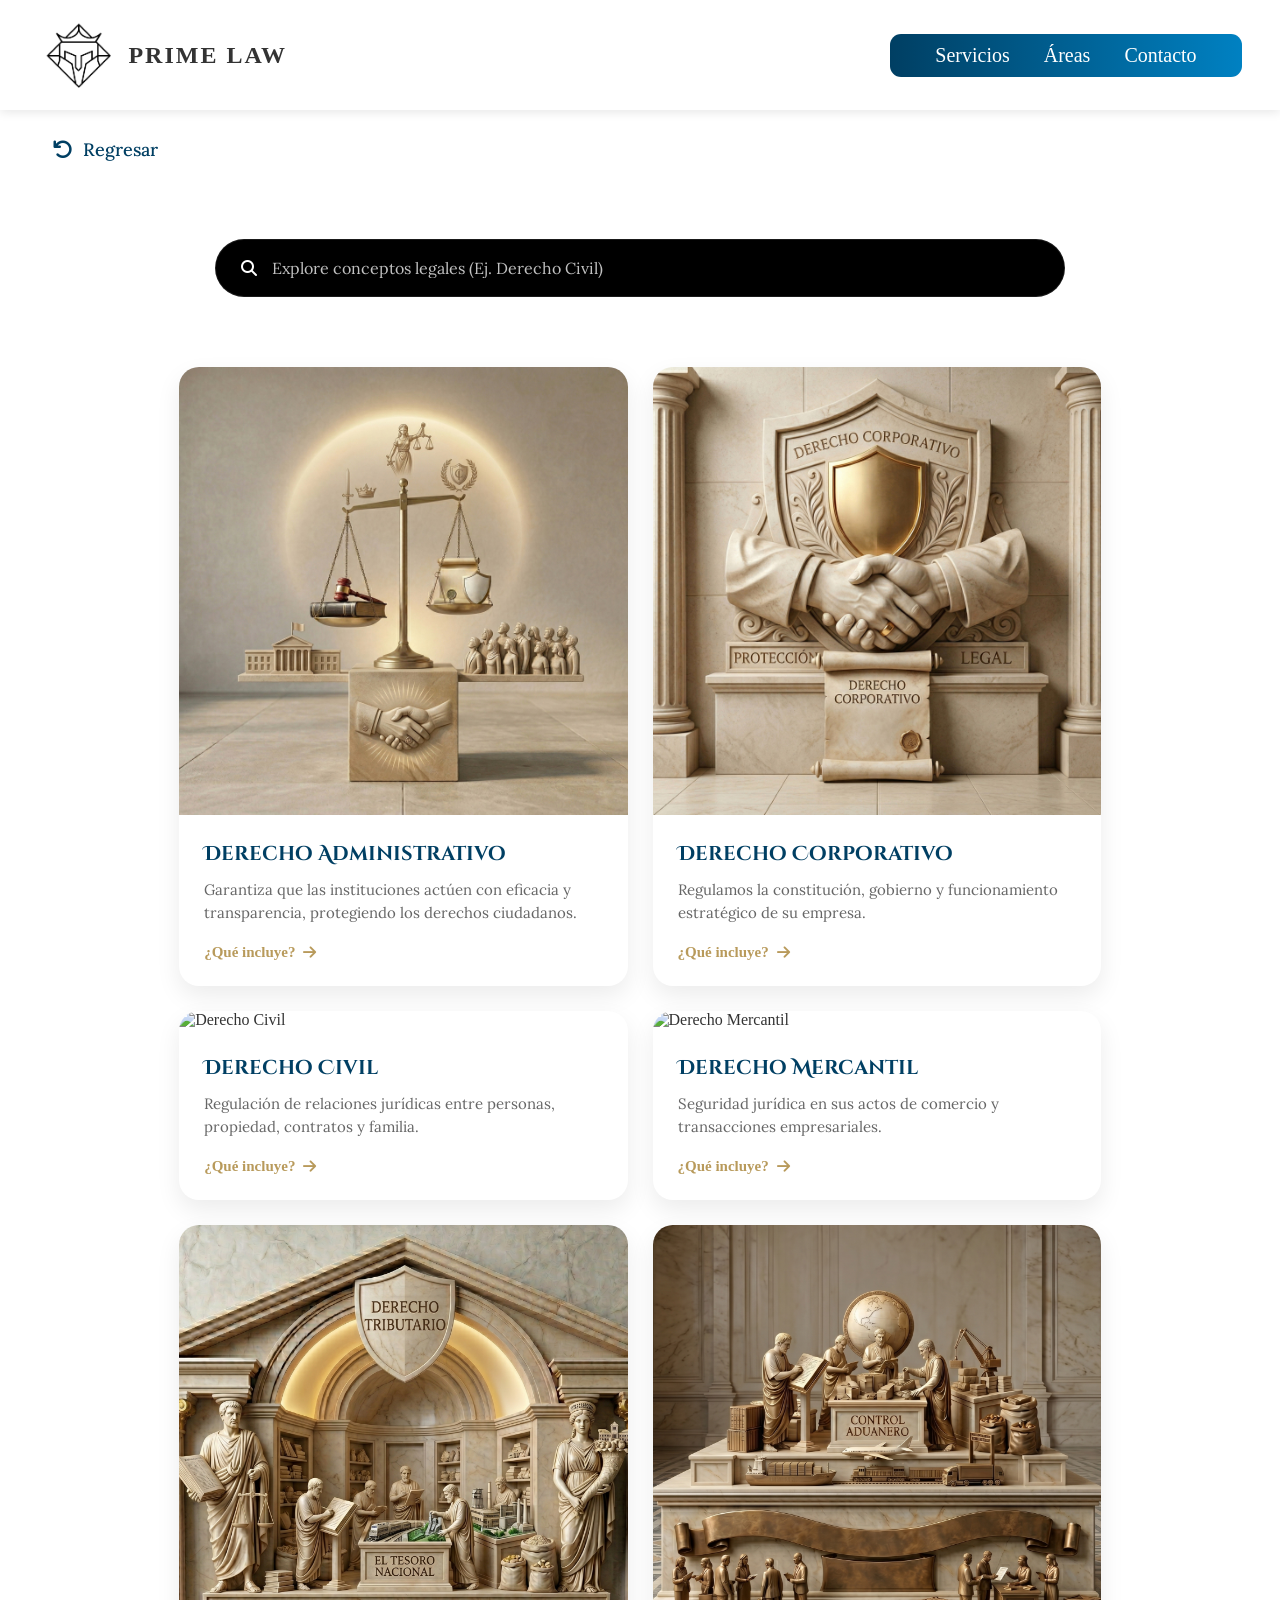
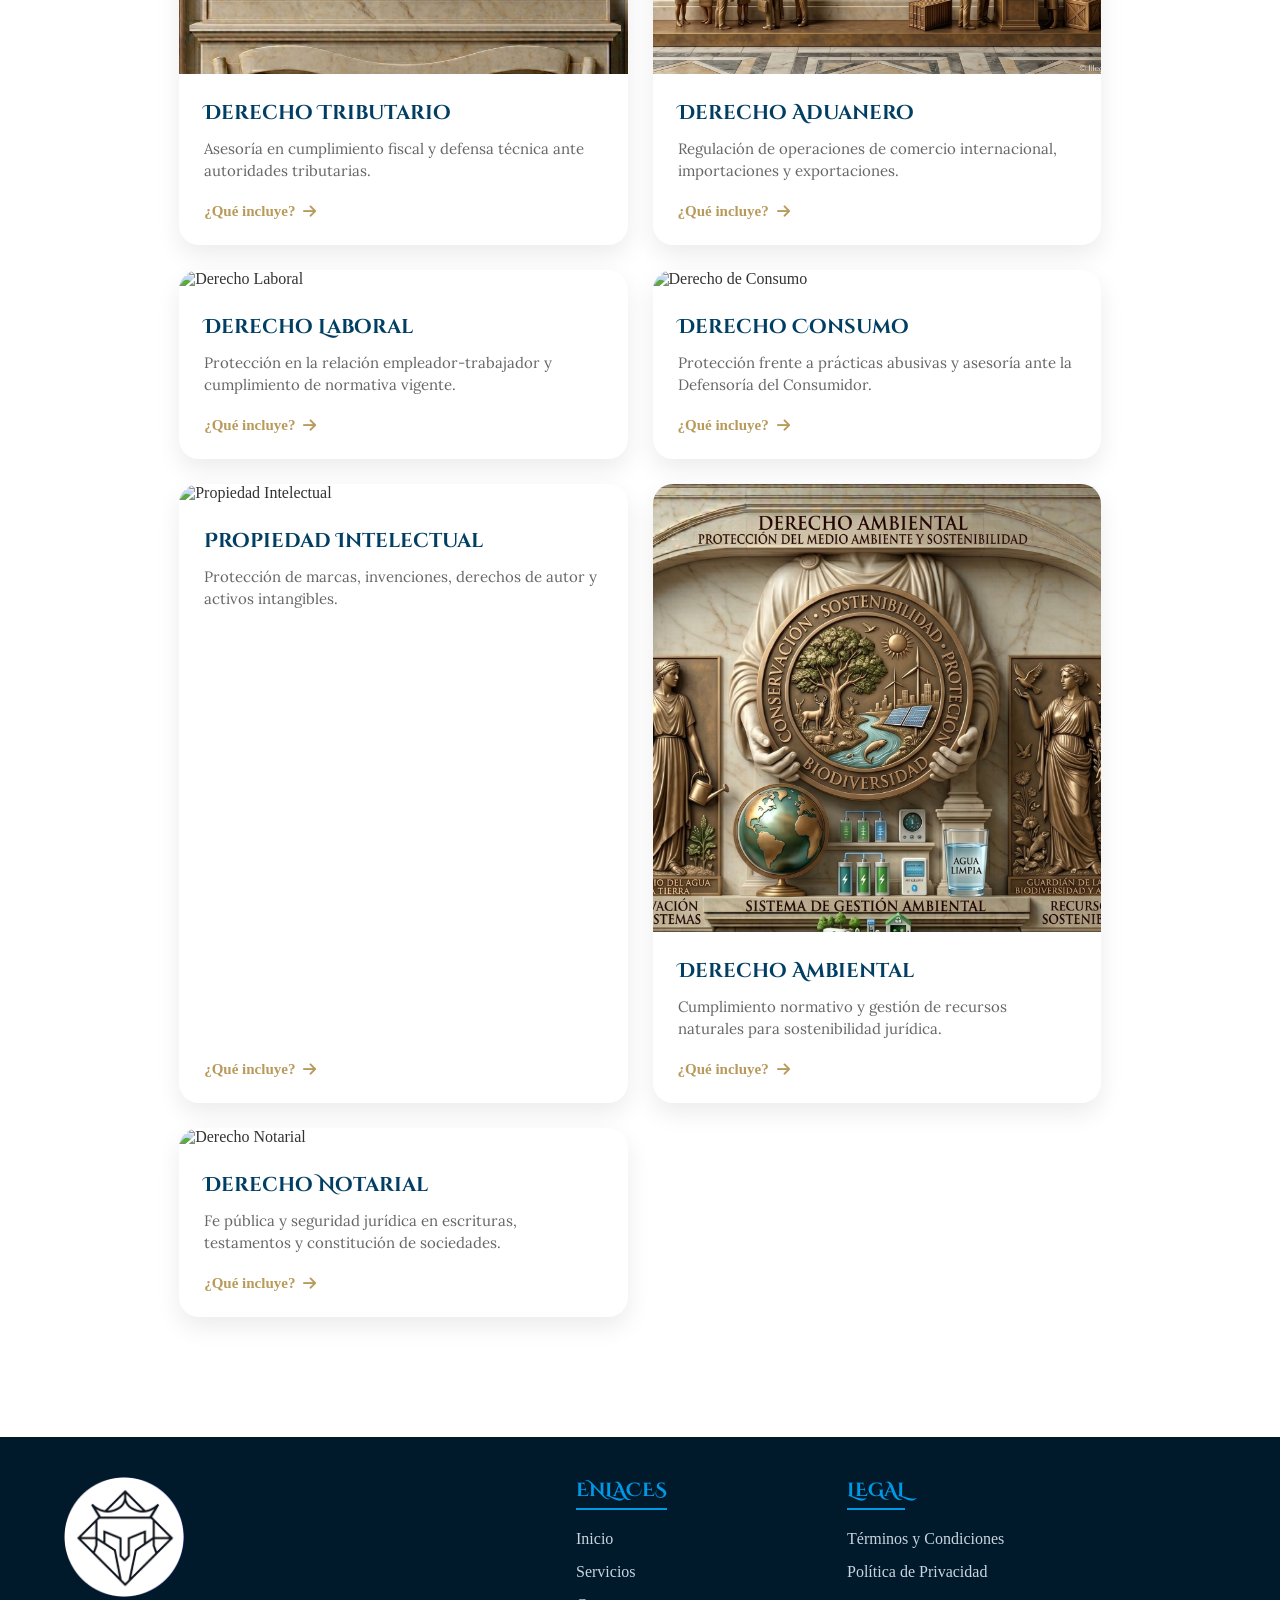
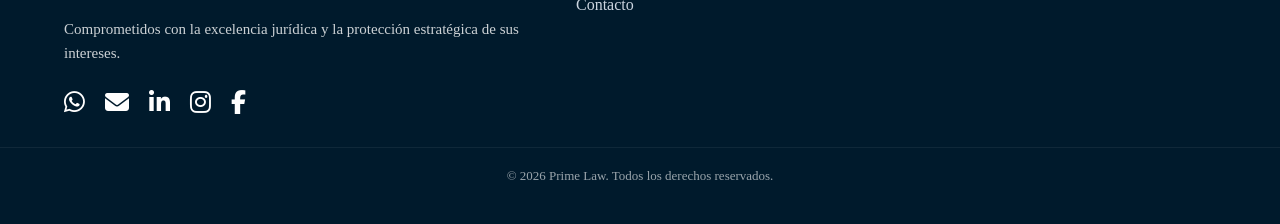
==== html/areas.html @ 84160dec "Initial commit Created from https://vercel.com/new" ====
<!DOCTYPE html>
<html lang="es">
<head>
    <meta charset="UTF-8">
    <meta name="viewport" content="width=device-width, initial-scale=1.0">
    <title>Áreas - Prime Law</title>
    
    <link rel="stylesheet" href="../css/inicio.css">
    <link rel="stylesheet" href="../css/areas.css">
    <link rel="stylesheet" href="https://cdnjs.cloudflare.com/ajax/libs/font-awesome/6.4.0/css/all.min.css">
    <link href="https://fonts.googleapis.com/css2?family=Cinzel+Decorative:wght@400;700&family=Lora:ital,wght@0,400..700;1,400..700&display=swap" rel="stylesheet">
    
    <link rel="icon" type="image/png" href="../images/logo-sin-fondo.png">
</head>
<body>

    <header class="encabezado-principal">
        <div class="contenedor-logo">
            <img src="../images/logo.png" alt="Logo" class="logo-firma">
            <span class="nombre-firma">PRIME LAW</span>
        </div>
        <nav class="navegacion-superior">
            <a href="../index.html#servicios" class="enlace-nav">Servicios</a>
            <a href="../html/areas.html" class="enlace-nav">Áreas</a>
            <a href="../index.html#redes-sociales-pl" class="enlace-nav">Contacto</a>
        </nav>
    </header>
    
    <div class="contenedor-regresar">
        <a href="../index.html" class="enlace-regresar">
            <i class="fa-solid fa-arrow-rotate-left"></i> Regresar
        </a>
    </div>

    <main class="seccion-ruta-legal">
        <div class="contenedor-busqueda">
            <div class="barra-busqueda">
                <i class="fa-solid fa-magnifying-glass" style="color: white; margin-left: 15px;"></i>
                <input type="text" id="input-busqueda" onkeyup="filtrarAreas()" placeholder="Explore conceptos legales (Ej. Derecho Civil)" class="entrada-busqueda">
                
            </div>
        </div>

        <div class="contenedor-cards-areas">
            <article class="tarjeta-area-vertical revelar">
                <img src="../images/derAdministrativo.png" alt="Derecho Administrativo" onclick="abrirModal('derecho-administrativo')" style="cursor:pointer;">
                <div class="contenido-tarjeta-v">
                    <h3>Derecho Administrativo</h3>
                    <p>Garantiza que las instituciones actúen con eficacia y transparencia, protegiendo los derechos ciudadanos.</p>
                    <a href="javascript:void(0)" onclick="abrirModal('derecho-administrativo')" class="enlace-incluye">
                        ¿Qué incluye? <i class="fa-solid fa-arrow-right"></i>
                    </a>
                </div>
            </article>

            <article class="tarjeta-area-vertical revelar">
                <img src="../images/derCorporativo.png" alt="Derecho Corporativo" onclick="abrirModal('derecho-corporativo')" style="cursor:pointer;">
                <div class="contenido-tarjeta-v">
                    <h3>Derecho Corporativo</h3>
                    <p>Regulamos la constitución, gobierno y funcionamiento estratégico de su empresa.</p>
                    <a href="javascript:void(0)" onclick="abrirModal('derecho-corporativo')" class="enlace-incluye">
                        ¿Qué incluye? <i class="fa-solid fa-arrow-right"></i>
                    </a>
                </div>
            </article>

            <article class="tarjeta-area-vertical revelar">
                <img src="../images/derCivil.png" alt="Derecho Civil" onclick="abrirModal('derecho-civil')" style="cursor:pointer;">
                <div class="contenido-tarjeta-v">
                    <h3>Derecho Civil</h3>
                    <p>Regulación de relaciones jurídicas entre personas, propiedad, contratos y familia.</p>
                    <a href="javascript:void(0)" onclick="abrirModal('derecho-civil')" class="enlace-incluye">
                        ¿Qué incluye? <i class="fa-solid fa-arrow-right"></i>
                    </a>
                </div>
            </article>

            <article class="tarjeta-area-vertical revelar">
                <img src="../images/derMercantil.png" alt="Derecho Mercantil" onclick="abrirModal('derecho-mercantil')" style="cursor:pointer;">
                <div class="contenido-tarjeta-v">
                    <h3>Derecho Mercantil</h3>
                    <p>Seguridad jurídica en sus actos de comercio y transacciones empresariales.</p>
                    <a href="javascript:void(0)" onclick="abrirModal('derecho-mercantil')" class="enlace-incluye">
                        ¿Qué incluye? <i class="fa-solid fa-arrow-right"></i>
                    </a>
                </div>
            </article>

            <article class="tarjeta-area-vertical revelar">
                <img src="../images/derTributario.png" alt="Derecho Tributario" onclick="abrirModal('derecho-tributario')" style="cursor:pointer;">
                <div class="contenido-tarjeta-v">
                    <h3>Derecho Tributario</h3>
                    <p>Asesoría en cumplimiento fiscal y defensa técnica ante autoridades tributarias.</p>
                    <a href="javascript:void(0)" onclick="abrirModal('derecho-tributario')" class="enlace-incluye">
                        ¿Qué incluye? <i class="fa-solid fa-arrow-right"></i>
                    </a>
                </div>
            </article>

            <article class="tarjeta-area-vertical revelar">
                <img src="../images/derAduanero.png" alt="Derecho Aduanero" onclick="abrirModal('derecho-aduanero')" style="cursor:pointer;">
                <div class="contenido-tarjeta-v">
                    <h3>Derecho Aduanero</h3>
                    <p>Regulación de operaciones de comercio internacional, importaciones y exportaciones.</p>
                    <a href="javascript:void(0)" onclick="abrirModal('derecho-aduanero')" class="enlace-incluye">
                        ¿Qué incluye? <i class="fa-solid fa-arrow-right"></i>
                    </a>
                </div>
            </article>

            <article class="tarjeta-area-vertical revelar">
                <img src="../images/derLaboral.png" alt="Derecho Laboral" onclick="abrirModal('derecho-laboral')" style="cursor:pointer;">
                <div class="contenido-tarjeta-v">
                    <h3>Derecho Laboral</h3>
                    <p>Protección en la relación empleador-trabajador y cumplimiento de normativa vigente.</p>
                    <a href="javascript:void(0)" onclick="abrirModal('derecho-laboral')" class="enlace-incluye">
                        ¿Qué incluye? <i class="fa-solid fa-arrow-right"></i>
                    </a>
                </div>
            </article>

            <article class="tarjeta-area-vertical revelar">
                <img src="../images/derConsumo.png" alt="Derecho de Consumo" onclick="abrirModal('derecho-consumo')" style="cursor:pointer;">
                <div class="contenido-tarjeta-v">
                    <h3>Derecho Consumo</h3>
                    <p>Protección frente a prácticas abusivas y asesoría ante la Defensoría del Consumidor.</p>
                    <a href="javascript:void(0)" onclick="abrirModal('derecho-consumo')" class="enlace-incluye">
                        ¿Qué incluye? <i class="fa-solid fa-arrow-right"></i>
                    </a>
                </div>
            </article>

            <article class="tarjeta-area-vertical revelar">
                <img src="../images/derPropiedadIntelectual.png" alt="Propiedad Intelectual" onclick="abrirModal('propiedad-intelectual')" style="cursor:pointer;">
                <div class="contenido-tarjeta-v">
                    <h3>Propiedad Intelectual</h3>
                    <p>Protección de marcas, invenciones, derechos de autor y activos intangibles.</p>
                    <a href="javascript:void(0)" onclick="abrirModal('propiedad-intelectual')" class="enlace-incluye">
                        ¿Qué incluye? <i class="fa-solid fa-arrow-right"></i>
                    </a>
                </div>
            </article>

            <article class="tarjeta-area-vertical revelar">
                <img src="../images/derAmbiental.png" alt="Derecho Ambiental" onclick="abrirModal('derecho-ambiental')" style="cursor:pointer;">
                <div class="contenido-tarjeta-v">
                    <h3>Derecho Ambiental</h3>
                    <p>Cumplimiento normativo y gestión de recursos naturales para sostenibilidad jurídica.</p>
                    <a href="javascript:void(0)" onclick="abrirModal('derecho-ambiental')" class="enlace-incluye">
                        ¿Qué incluye? <i class="fa-solid fa-arrow-right"></i>
                    </a>
                </div>
            </article>

            <article class="tarjeta-area-vertical revelar">
                <img src="../images/derNotarial.png" alt="Derecho Notarial" onclick="abrirModal('derecho-notarial')" style="cursor:pointer;">
                <div class="contenido-tarjeta-v">
                    <h3>Derecho Notarial</h3>
                    <p>Fe pública y seguridad jurídica en escrituras, testamentos y constitución de sociedades.</p>
                    <a href="javascript:void(0)" onclick="abrirModal('derecho-notarial')" class="enlace-incluye">
                        ¿Qué incluye? <i class="fa-solid fa-arrow-right"></i>
                    </a>
                </div>
            </article>
        </div>
    </main>

    <footer class="pie-pagina">
        <div class="contenedor-footer">
            <div class="columna-footer info-principal">
                <div class="footer-logo-container">
                    <img src="../images/logo-sin-fondo.png" alt="Logo" class="logo-footer">
                </div>
                <p class="descripcion-firma">Comprometidos con la excelencia jurídica y la protección estratégica de sus intereses.</p>
                <div class="redes-sociales">
                    <a href="https://wa.me/50376325091" target="_blank" title="WhatsApp"><i class="fa-brands fa-whatsapp"></i></a>
                    <a href="mailto:primelaw.sv@gmail.com" title="Email"><i class="fa-solid fa-envelope"></i></a>
                    <a href="#" target="_blank"><i class="fa-brands fa-linkedin-in"></i></a>
                    <a href="#" target="_blank" title="Instagram"><i class="fa-brands fa-instagram"></i></a>
                    <a href="#" target="_blank"><i class="fa-brands fa-facebook-f"></i></a>
                </div>
            </div>

            <div class="columna-footer">
                <h4>ENLACES</h4>
                <ul class="enlaces-footer">
                    <li><a href="../index.html">Inicio</a></li>
                    <li><a href="../html/servicios.html">Servicios</a></li>
                    <li><a href="../index.html#redes-sociales-pl">Contacto</a></li>
                </ul>
            </div>

            <div class="columna-footer">
                <h4>LEGAL</h4>
                <ul class="enlaces-footer">
                    <li><a href="#">Términos y Condiciones</a></li>
                    <li><a href="#">Política de Privacidad</a></li>
                </ul>
            </div>
        </div>
        <div class="barra-copyright">
            <p>© 2026 Prime Law. Todos los derechos reservados.</p>
        </div>
    </footer>

    <div id="modal-derecho" class="modal-overlay">
        <div class="modal-contenido">
            <span class="cerrar-modal" onclick="cerrarModal()">&times;</span>
            <div class="modal-header">
                <h2 id="modal-titulo">Cargando...</h2>
            </div>
            <div class="modal-body">
                <div id="modal-descripcion" class="descripcion-legal"></div>
                <div class="separador-dorado"></div>
                <h3>Servicios específicos:</h3>
                <ul id="modal-lista" class="lista-servicios"></ul>
            </div>
            <div class="modal-footer">
                <button class="boton-cerrar" onclick="cerrarModal()">Entendido</button>
            </div>
        </div>
    </div>

    <script src="https://cdn.jsdelivr.net/npm/@supabase/supabase-js@2"></script>
    <script src="../js/areas.js"></script>
    <script>
        const observer = new IntersectionObserver((entries) => {
            entries.forEach(entry => {
                if (entry.isIntersecting) {
                    entry.target.classList.add('activo');
                    observer.unobserve(entry.target);
                }
            });
        }, { threshold: 0.1 });
        
        document.querySelectorAll('.revelar').forEach(el => observer.observe(el));
    </script>
</body>
</html>
---- css/inicio.css ----
* {
    margin: 0;
    padding: 0;
    box-sizing: border-box;
    font-family: 'Times New Roman', Times, serif;
    scroll-behavior: smooth;
}

body {
    background-color: #ffffff;
    color: #333;
    overflow-x: hidden;
    scroll-behavior: smooth;
}

h1, 
h2 {
    font-family: 'Cinzel Decorative', serif;
}

h3 {
    font-family: 'Lora', serif;
}

/* ENCABEZADO */
.encabezado-principal {
    display: flex;
    justify-content: space-between;
    align-items: center;
    padding: 15px 3%;
    position: sticky;
    top: 0;
    z-index: 1000;
    background-color: rgba(255, 255, 255, 0.95);
    backdrop-filter: blur(5px);
    box-shadow: 0 2px 10px rgba(0, 0, 0, 0.1);
    transition: all 0.3s ease;
}

.contenedor-logo {
    display: flex;
    align-items: center;
    gap: 10px;
}

.logo-firma {
    width: 80px;
}

.nombre-firma {
    font-size: 24px;
    letter-spacing: 2px;
    font-weight: bold;
}

.navegacion-superior {
    background: linear-gradient(to right, #003f63, #0081c2);
    padding: 10px 30px;
    border-radius: 11px;
}

.enlace-nav {
    color: white;
    text-decoration: none;
    margin: 0 15px;
    font-size: 20px;
}

/* CONTENEDOR DE REGRESAR */
.contenedor-regresar {
    padding: 20px 3% 0;
    display: flex;
    justify-content: flex-start;
}

.enlace-regresar {
    text-decoration: none;
    color: #003f63;
    font-family: 'Lora', serif;
    font-size: 18px;
    font-weight: 500;
    display: flex;
    align-items: center;
    gap: 10px;
    transition: all 0.3s ease;
    padding: 8px 15px;
    border-radius: 8px;
}

.enlace-regresar i {
    font-size: 20px;
}

.enlace-regresar:hover {
    color: #0099e6;
    background-color: rgba(0, 153, 230, 0.05);
    transform: translateX(-5px); 
}

@media (max-width: 768px) {
    .contenedor-regresar {
        padding: 15px 5% 0;
    }
}


/* SECCIÓN HERO */
.contenido-hero {
    text-align: center;
    padding: 50px 5%;
}

@keyframes aparecer {
    from {
        opacity: 0;
        transform: translateY(20px);
    }
    to {
        opacity: 1;
        transform: translateY(0);
    }
}

.titulo-pregunta {
    font-size: 42px;
    font-weight: bold;
    max-width: 800px;
    margin: 0 auto 10px;
    text-transform: uppercase;
    font-family: 'Times New Roman', serif;
    animation: aparecer 1s ease-out forwards;
}

.subtitulo-ayuda {
    font-size: 28px;
    color: #888;
    opacity: 0;
    animation: aparecer 1s ease-out 0.4s forwards;
}

.contenedor-flexible {
    display: flex;
    justify-content: center;
    align-items: center;
    gap: 40px;
}

.columna-imagen {
    flex: 1;
}

.imagen-decorativa {
    max-width: 85%;
}

.columna-texto {
    flex: 2;
    text-align: left;
    overflow: hidden;
}

/* EFECTOS Y ANIMACIONES */
@keyframes barridoResplandor {
    0% { 
        left: -110%; 
        opacity: 0; 
    }
    10% { 
        opacity: 0.5; 
    }
    80% { 
        opacity: 0.5; 
    }
    100% { 
        left: 110%; 
        opacity: 0; 
    }
}

.contenedor-resplandor {
    position: relative;
    display: inline-block;
    overflow: hidden;
    line-height: 0;
}

.contenedor-resplandor::after {
    content: "";
    position: absolute;
    top: 0;
    left: -110%;
    width: 100%;
    height: 100%;
    background: linear-gradient(
        110deg, 
        rgba(255, 255, 255, 0) 0%, 
        rgba(255, 255, 255, 0) 25%, 
        rgba(255, 255, 255, 0.4) 50%, 
        rgba(255, 255, 255, 0) 75%, 
        rgba(255, 255, 255, 0) 100%
    );
    animation: barridoResplandor 3s cubic-bezier(0.2, 0, 0.3, 1) infinite;
}

@keyframes entradaDerecha {
    from { 
        opacity: 0; 
        transform: translateX(100%); 
    }
    to { 
        opacity: 1; 
        transform: translateX(0); 
    }
}

.texto-explorar, 
.lista-servicios li, 
.texto-descripcion {
    opacity: 0;
    animation: entradaDerecha 0.8s ease-out forwards;
}

.texto-explorar { 
    font-size: 20px; 
    color: #666; 
    margin-bottom: 15px; 
    animation-delay: 0.1s; 
}

.lista-servicios { 
    list-style: disc; 
    margin-left: 20px; 
    font-size: 18px; 
    line-height: 1.8; 
    color: #444; 
}

.lista-servicios li:nth-child(1) { animation-delay: 0.25s; }
.lista-servicios li:nth-child(2) { animation-delay: 0.45s; }
.lista-servicios li:nth-child(3) { animation-delay: 0.65s; }

.texto-descripcion { 
    margin-top: 25px; 
    font-size: 18px; 
    color: #777; 
    max-width: 500px; 
    animation-delay: 0.8s; 
}

/* BOTONES */
.contenedor-botones {
    display: flex;
    justify-content: center;
    gap: 20px;
    margin-top: 30px;
}

.boton-primario {
    color: white;
    padding: 12px 35px;
    border: none;
    border-radius: 11px;
    font-size: 20px;
    font-weight: 500;
    cursor: pointer;
    outline: none;
    background: linear-gradient(
        to right, 
        #0099e6 0%, 
        #0076b3 30%, 
        #000c14 50%, 
        #0099e6 70%, 
        #0076b3 100%
    );
    background-size: 250% auto;
    background-position: right center;
    transition: background-position 0.7s cubic-bezier(0.4, 0, 0.2, 1), transform 0.2s;
    box-shadow: 0 4px 15px rgba(0,0,0,0.15);
}

.boton-primario:hover {
    background-position: left center;
    transform: scale(1.02);
}

.boton-secundario {
    background: white;
    color: #002b44;
    padding: 12px 30px;
    border: 1px solid #002b44;
    border-radius: 11px;
    font-size: 19px;
    cursor: pointer;
    transition: all 0.3s;
}

.boton-secundario:hover {
    background: #002b44;
    color: white;
}

/* RUTA LEGAL */
.seccion-ruta-legal {
    padding: 60px 10%;
    text-align: center;
    background-color: #ffffff;
    margin-top: 30px;
}

.revelar {
    opacity: 0;
    transform: translateY(40px);
    transition: all 0.9s ease-out;
}

.revelar-izq {
    opacity: 0;
    transform: translateX(-50px);
    transition: all 0.9s ease-out;
}

.revelar-der {
    opacity: 0;
    transform: translateX(50px);
    transition: all 0.9s ease-out;
}

.activo {
    opacity: 1 !important;
    transform: translate(0) !important;
}

.titulo-paso { 
    font-size: 32px; 
    font-weight: bold; 
    margin-bottom: 15px; 
    color: #000; 
}

.subtitulo-ruta { 
    font-size: 24px; 
    color: #99a; 
    max-width: 800px; 
    margin: 0 auto 40px; 
}

.contenedor-busqueda { 
    display: flex; 
    justify-content: center; 
    margin-bottom: 80px; 
}

.barra-busqueda {
    display: flex;
    align-items: center;
    background-color: #000;
    border-radius: 50px;
    padding: 8px 10px;
    width: 100%;
    max-width: 850px;
    margin: 0 auto;
    position: relative;
    z-index: 1001;
    border: 1px solid rgba(255, 255, 255, 0.1);
}

.entrada-busqueda {
    flex: 1;
    background: transparent;
    border: none;
    color: white;
    padding: 10px 15px;
    font-size: 16px;
    outline: none;
    font-family: 'Lora', serif;
}

.entrada-busqueda::placeholder { 
    color: #c1c1c1; 
}

.texto-opciones {
    color: #fff;
    font-size: 14px;
    margin: 0 20px;
    cursor: pointer;
    white-space: nowrap;
    transition: color 0.3s;
    font-family: 'Lora', serif;
}


.boton-buscar {
    background-color: #fff;
    color: #000;
    border: none;
    border-radius: 30px;
    padding: 10px 35px;
    font-weight: bold;
    cursor: pointer;
    transition: all 0.3s ease;
    font-family: 'Cinzel', serif;
}


/* DETALLES DE ÁREA */
.contenedor-detalle-area {
    display: flex;
    align-items: center;
    justify-content: center;
    width: 100%;
    max-width: 1200px;
    margin: 0 auto 100px auto;
    gap: 60px;
}

.info-area { 
    flex: 1; 
    text-align: left; 
}

.imagen-area { 
    flex: 1; 
    display: flex; 
    justify-content: center; 
}

.nombre-area { 
    font-size: 36px; 
    font-weight: bold; 
    margin-bottom: 20px; 
    letter-spacing: 1px; 
    font-family: 'Cinzel Decorative', serif; 
}

.descripcion-area { 
    font-size: 18px; 
    color: #666; 
    line-height: 1.6; 
    margin-bottom: 30px; 
}

.foto-redondeada { 
    width: 85%; 
    border-radius: 30px; 
    object-fit: cover; 
    box-shadow: 0 10px 30px rgba(0,0,0,0.1); 
}

/* TARJETAS DE SERVICIOS */
.seccion-servicios-cards { 
    padding: 40px 5%; 
    background-color: #ffffff; 
    text-align: center; 
}

.titulo-servicios { 
    font-size: 36px; 
    font-weight: bold; 
    margin-bottom: 50px; 
    color: #000; 
}

.contenedor-cards { 
    display: flex; 
    justify-content: center; 
    gap: 30px; 
    flex-wrap: wrap; 
}

.tarjeta-servicio {
    background-color: #f2f2f2;
    padding: 40px;
    border-radius: 20px;
    flex: 1;
    max-width: 550px;
    min-width: 300px;
    display: flex;
    flex-direction: column;
    align-items: center;
    box-shadow: 0 4px 15px rgba(0,0,0,0.05);
    transition: transform 0.3s;
}

.tarjeta-servicio:hover { 
    transform: translateY(-10px); 
}

.subtitulo-card { 
    font-size: 24px; 
    font-weight: bold; 
    margin-bottom: 15px; 
}

.texto-card { 
    font-size: 16px; 
    color: #777; 
    line-height: 1.5; 
    margin-bottom: 30px; 
}

.marco-imagen-card { 
    width: 100%; 
    max-width: 350px; 
    background-color: white; 
    padding: 10px; 
    border-radius: 30px; 
    box-shadow: 0 10px 25px rgba(0,0,0,0.1); 
}

.imagen-card { 
    width: 100%; 
    border-radius: 20px; 
}

/* SOBRE PRIME LAW */
.seccion-sobre-prime {
    padding: 80px 10%;
    background-color: #ffffff;
    text-align: center;
}

.titulo-sobre {
    font-size: 36px;
    font-weight: bold;
    margin-bottom: 50px;
    text-transform: uppercase;
    color: #000;
}

.contenedor-mision-vision {
    display: flex;
    flex-direction: column;
    gap: 30px;
    max-width: 1100px;
    margin: 0 auto;
}

.tarjeta-mision {
    background: white;
    border: 1px solid #eee;
    border-radius: 20px;
    padding: 40px;
    display: flex;
    align-items: center;
    gap: 40px;
    box-shadow: 0 10px 30px rgba(0,0,0,0.05);
    text-align: left;
}

.tarjeta-mision.invertida {
    flex-direction: row-reverse;
    text-align: right;
}

.icono-mision {
    width: 180px;
    height: auto;
    flex-shrink: 0;
}

.texto-mision-col h3 {
    font-size: 24px;
    font-weight: bold;
    margin-bottom: 15px;
    color: #000;
    text-transform: uppercase;
}

.texto-mision-col p {
    font-size: 17px;
    color: #666;
    line-height: 1.6;
}

/* QUIÉNES SOMOS */
.seccion-quienes-somos {
    padding: 80px 10%;
    background-color: #f9f9fb;
    text-align: center;
}

.titulo-quienes {
    font-size: 36px;
    font-weight: bold;
    margin-bottom: 50px;
    text-transform: uppercase;
}

.tarjeta-fundador {
    background-color: #f2f2f7;
    border-radius: 30px;
    padding: 60px;
    display: flex;
    align-items: center;
    gap: 50px;
    max-width: 1100px;
    margin: 0 auto;
    text-align: left;
    box-shadow: 0 10px 30px rgba(0,0,0,0.03);
}

.contenedor-foto-perfil {
    flex: 1;
}

.foto-perfil {
    width: 100%;
    border-radius: 20px;
    object-fit: cover;
}

.info-fundador {
    flex: 1.2;
}

.nombre-lic {
    font-size: 32px;
    font-weight: bold;
    margin-bottom: 25px;
}

.cargo-fundador {
    font-size: 28px;
    font-weight: bold;
    margin-bottom: 15px;
}

.lista-titulos {
    list-style: none;
    margin-bottom: 25px;
}

.lista-titulos li {
    font-size: 18px;
    color: #666;
    margin-bottom: 8px;
    position: relative;
    padding-left: 20px;
}

.lista-titulos li::before {
    content: "•";
    position: absolute;
    left: 0;
    color: #000c14;
}

.frase-personal {
    font-size: 18px;
    color: #555;
    line-height: 1.6;
    font-style: italic;
    margin-bottom: 30px;
}

/* CONTACTO */
.seccion-contacto {
    padding: 80px 10%;
    background-color: #ffffff;
}

.contenedor-contacto {
    display: flex;
    gap: 50px;
    max-width: 1100px;
    margin: 0 auto;
    background: #fff;
    border-radius: 30px;
    overflow: hidden;
    box-shadow: 0 20px 50px rgba(0,0,0,0.05);
    border: 1px solid #eee;
}

.columna-info-directa {
    flex: 1;
    background: linear-gradient(135deg, #003f63 0%, #001a2c 100%);
    color: white;
    padding: 60px;
    display: flex;
    flex-direction: column;
    justify-content: center;
}

.columna-info-directa h2 {
    font-size: 32px;
    margin-bottom: 20px;
    color: #fff;
}

.columna-info-directa p {
    font-size: 18px;
    opacity: 0.9;
    margin-bottom: 40px;
}

.item-contacto {
    display: flex;
    align-items: center;
    gap: 20px;
    margin-bottom: 25px;
}

.item-contacto i {
    font-size: 22px;
    color: #0099e6;
}

.columna-formulario {
    flex: 1.5;
    padding: 60px;
}

.grupo-entrada {
    margin-bottom: 20px;
    text-align: left;
}

.grupo-entrada label {
    display: block;
    font-size: 14px;
    font-weight: bold;
    margin-bottom: 8px;
    color: #333;
}

.grupo-entrada input, 
.grupo-entrada textarea {
    width: 100%;
    padding: 12px 15px;
    border: 1px solid #ddd;
    border-radius: 8px;
    font-size: 16px;
    outline: none;
    transition: border-color 0.3s;
}

.grupo-entrada input:focus, 
.grupo-entrada textarea:focus {
    border-color: #0081c2;
}

.boton-enviar {
    width: 100%;
    background: #003f63;
    color: white;
    padding: 15px;
    border: none;
    border-radius: 8px;
    font-size: 18px;
    font-weight: bold;
    cursor: pointer;
    transition: background 0.3s;
}

.boton-enviar:hover {
    background: #0081c2;
}

/* UBICACIÓN Y MAPA */
.seccion-ubicacion {
    padding: 80px 10%;
    background-color: #f9f9fb;
    text-align: center;
}

.titulo-ubicacion {
    font-size: 36px;
    font-weight: bold;
    margin-bottom: 50px;
    text-transform: uppercase;
}

.contenedor-mapa-info {
    display: flex;
    gap: 40px;
    max-width: 1100px;
    margin: 0 auto;
    background: white;
    padding: 20px;
    border-radius: 30px;
    box-shadow: 0 15px 40px rgba(0,0,0,0.05);
}

.marco-mapa {
    flex: 1.5;
    border-radius: 20px;
    overflow: hidden;
    line-height: 0;
    border: 1px solid #eee;
}

.info-oficina {
    flex: 1;
    display: flex;
    flex-direction: column;
    justify-content: center;
    text-align: left;
    padding: 20px;
}

.info-oficina h3 {
    font-size: 24px;
    margin-bottom: 20px;
    color: #003f63;
}

.info-oficina p {
    font-size: 16px;
    color: #666;
    line-height: 1.6;
    margin-bottom: 20px;
}

.horarios-lista {
    list-style: none;
    margin-top: 10px;
}

.horarios-lista li {
    font-size: 15px;
    margin-bottom: 8px;
    color: #444;
    display: flex;
    align-items: center;
    gap: 12px;
}

.enlace-mapa-boton {
    text-decoration: none;
    display: block;
    width: 100%;
}

.boton-ver-maps {
    width: 100%;
    background-color: transparent;
    color: #003f63;
    border: 2px solid #003f63;
    padding: 14px;
    border-radius: 12px;
    font-size: 17px;
    font-weight: bold;
    cursor: pointer;
    margin-top: 25px;
    transition: all 0.3s ease;
}

.boton-ver-maps:hover {
    background-color: #003f63;
    color: white;
}

/* FOOTER (PÁGINA COMPLETA) */
.pie-pagina {
    background-color: #001a2c;
    color: #ffffff;
    padding: 80px 0 40px 0;
    width: 100%;
    font-family: 'Lora', serif;
}

.contenedor-footer {
    display: grid;
    grid-template-columns: 2fr 1fr 1fr;
    gap: 50px;
    max-width: 90%;
    margin: 0 auto;
    text-align: left;
    padding: 0 20px;
}

.footer-logo-container {
    width: 120px;
    margin-bottom: 20px;
}

.logo-footer {
    width: 100%;
    height: auto;
    display: block;
    mix-blend-mode: lighten;
    border-radius: 50%;
}

.descripcion-firma {
    font-size: 15px;
    line-height: 1.6;
    opacity: 0.8;
}

.columna-footer h4 {
    font-family: 'Cinzel Decorative', serif;
    color: #0099e6;
    margin-bottom: 25px;
    font-size: 1.2rem;
    border-bottom: 2px solid #0099e6;
    display: inline-block;
    padding-bottom: 5px;
}

.enlaces-footer li {
    list-style: none;
    margin-bottom: 15px;
}

.enlaces-footer a {
    color: #cbd5e0;
    text-decoration: none;
    transition: 0.3s;
}

.enlaces-footer a:hover {
    color: #0099e6;
    padding-left: 5px;
}

.redes-sociales {
    margin-top: 25px;
    display: flex;
    gap: 20px;
    flex-wrap: wrap;
}

.redes-sociales a {
    color: #ffffff;
    font-size: 1.5em;
    text-decoration: none;
    transition: transform 0.3s ease, color 0.3s ease;
    display: inline-block;
}

.redes-sociales a:hover {
    color: #0099e6;
    transform: translateY(-5px);
}

.redes-sociales a[title*="+503"]:hover {
    color: #25D366;
}
.redes-sociales a[title*="instagram"]:hover {
    color: #c8148f;
}

.barra-copyright {
    margin-top: 40px;
    padding-top: 20px;
    border-top: 1px solid rgba(255, 255, 255, 0.1);
    text-align: center;
    width: 100%;
    font-size: 14px;
    opacity: 0.7;
}

/* MEDIA QUERIES */
@media (max-width: 900px) {
    .contenedor-contacto {
        flex-direction: column;
    }

    .columna-info-directa, 
    .columna-formulario {
        padding: 40px;
    }

    .contenedor-mapa-info {
        flex-direction: column;
    }

    .marco-mapa {
        height: 300px;
    }
}

@media (max-width: 768px) {
    .contenedor-flexible, 
    .contenedor-detalle-area, 
    .area-invertida { 
        flex-direction: column !important; 
        text-align: center; 
    }

    .info-area, 
    .nombre-area, 
    .descripcion-area { 
        text-align: center !important; 
    }

    .foto-redondeada { 
        width: 100% !important; 
    }

    .tarjeta-mision, 
    .tarjeta-mision.invertida {
        flex-direction: column;
        text-align: center;
        padding: 30px;
    }

    .icono-mision {
        width: 140px;
    }

    .tarjeta-fundador {
        flex-direction: column;
        padding: 30px;
        text-align: center;
    }

    .lista-titulos li {
        padding-left: 0;
    }

    .lista-titulos li::before {
        display: none;
    }

    .contenedor-footer {
        grid-template-columns: 1fr;
        text-align: center;
    }

    .footer-logo-container {
        margin: 0 auto 20px;
    }

    .redes-sociales {
        justify-content: center;
    }

    .columna-footer h4 {
        margin: 0 auto 25px;
    }
}

* {
    margin: 0;
    padding: 0;
    box-sizing: border-box;
    font-family: 'Times New Roman', Times, serif;
}

body {
    background-color: #ffffff;
    color: #333;
    overflow-x: hidden;
}

h1, 
h2 {
    font-family: 'Cinzel Decorative', serif;
}

h3 {
    font-family: 'Lora', serif;
}

/* ENCABEZADO */
.encabezado-principal {
    display: flex;
    justify-content: space-between;
    align-items: center;
    padding: 15px 3%;
    position: sticky;
    top: 0;
    z-index: 1000;
    background-color: rgba(255, 255, 255, 0.95);
    backdrop-filter: blur(5px);
    box-shadow: 0 2px 10px rgba(0, 0, 0, 0.1);
    transition: all 0.3s ease;
}

.contenedor-logo {
    display: flex;
    align-items: center;
    gap: 10px;
}

.logo-firma {
    width: 80px;
}

.nombre-firma {
    font-size: 24px;
    letter-spacing: 2px;
    font-weight: bold;
}

.navegacion-superior {
    background: linear-gradient(to right, #003f63, #0081c2);
    padding: 10px 30px;
    border-radius: 11px;
}

.enlace-nav {
    color: white;
    text-decoration: none;
    margin: 0 15px;
    font-size: 20px;
}

/* ANIMACIONES BASE */
@keyframes aparecer {
    from {
        opacity: 0;
        transform: translateY(20px);
    }
    to {
        opacity: 1;
        transform: translateY(0);
    }
}

@keyframes entradaDerecha {
    from { opacity: 0; transform: translateX(100%); }
    to { opacity: 1; transform: translateX(0); }
}

@keyframes bounce {
    0%, 20%, 50%, 80%, 100% { transform: translateY(0); }
    40% { transform: translateY(-10px); }
    60% { transform: translateY(-5px); }
}

.revelar {
    opacity: 0;
    transform: translateY(40px);
    transition: all 0.9s ease-out;
}

.revelar-izq {
    opacity: 0;
    transform: translateX(-50px);
    transition: all 0.9s ease-out;
}

.revelar-der {
    opacity: 0;
    transform: translateX(50px);
    transition: all 0.9s ease-out;
}

.activo {
    opacity: 1 !important;
    transform: translate(0) !important;
}

/* SECCIÓN REDES SOCIALES */
.seccion-redes-premium {
    padding: 100px 0;
    background: linear-gradient(135deg, #f8f9fa 0%, #e9ecef 100%);
    overflow: hidden;
    text-align: center;
}

.titulo-redes {
    font-family: 'Cinzel Decorative', serif;
    font-size: 28px;
    color: #003f63;
    margin-bottom: 30px;
    letter-spacing: 2px;
    padding: 0 20px;
}

.contenedor-redes-flotantes {
    display: grid;
    grid-template-columns: repeat(5, 1fr); 
    gap: 15px;
    max-width: 1250px;
    margin: 0 auto;
    padding: 40px 2%;
    justify-items: center;
    perspective: 1000px;
}

.tarjeta-red {
    background: rgba(255, 255, 255, 0.7);
    backdrop-filter: blur(10px);
    border: 1px solid rgba(255, 255, 255, 0.3);
    border-radius: 20px;
    padding: 20px 15px;
    width: 100%;
    max-width: 210px;
    min-height: 220px;
    transition: all 0.5s cubic-bezier(0.23, 1, 0.32, 1);
    cursor: pointer;
    text-decoration: none;
    display: flex;
    flex-direction: column;
    align-items: center;
    box-shadow: 0 10px 30px rgba(0, 0, 0, 0.05);
    transition: all 0.5s cubic-bezier(0.23, 1, 0.32, 1);
}

.tarjeta-red i {
    font-size: 40px;
    margin-bottom: 20px;
    background: linear-gradient(to bottom, #003f63, #0081c2);
    -webkit-background-clip: text;
    -webkit-text-fill-color: transparent;
}

.tarjeta-red h4 {
    font-family: 'Lora', serif;
    font-size: 20px;
    color: #333;
    margin-bottom: 10px;
}

.tarjeta-red p {
    font-size: 14px;
    color: #666;
    line-height: 1.4;
}

.tarjeta-red:hover {
    transform: translateY(-18px) rotateX(2deg) !important;
    background: #ffffff;
    box-shadow: 0 20px 40px rgba(0, 63, 99, 0.15);
    border-color: #0081c2;
    z-index: 10;
}


.tarjeta-red.revelar:hover {
    transform: translateY(-20px) rotateX(10deg);
    background: #ffffff;
    box-shadow: 0 20px 40px rgba(0, 63, 99, 0.15);
    border-color: #0081c2;
}


.tarjeta-red.whatsapp:hover {
    border-color: #25D366;
    box-shadow: 0 20px 40px rgba(37, 211, 102, 0.15);
}

.tarjeta-red.whatsapp i {
    background: linear-gradient(to bottom, #128C7E, #25D366);
    -webkit-background-clip: text;
    -webkit-text-fill-color: transparent;
}

.footer-redes {
    margin-top: 40px;
    font-size: 14px;
    color: #888;
    text-transform: uppercase;
    letter-spacing: 3px;
    animation: bounce 2s infinite;
}

/* FOOTER */
.pie-pagina {
    background-color: #001a2c;
    color: #ffffff;
    padding: 40px 0 20px 0;
    width: 100%;
}

.contenedor-footer {
    display: grid;
    grid-template-columns: 2fr 1fr 1fr;
    gap: 30px;
    width: 100%;
    margin: 0;
    padding: 0 5%;
    text-align: left;
}

.logo-footer {
    width: 120px;
    height: auto;
    border-radius: 50%;
    mix-blend-mode: lighten;
    margin-bottom: 15px;
}

.columna-footer h4 {
    font-family: 'Cinzel Decorative', serif;
    color: #0099e6;
    border-bottom: 2px solid #0099e6;
    display: inline-block;
    padding-bottom: 5px;
    margin-bottom: 20px;
}

.barra-copyright {
    margin-top: 30px;
    padding: 20px 0;
    border-top: 1px solid rgba(255, 255, 255, 0.1);
    text-align: center;
    width: 100%;
    font-size: 13px;
    opacity: 0.6;
}

/* Media Queries para Redes */
@media (max-width: 1100px) {
    .contenedor-redes-flotantes { grid-template-columns: repeat(2, 1fr); }
}

@media (max-width: 600px) {
    .contenedor-redes-flotantes { grid-template-columns: 1fr; }
    .contenedor-footer { grid-template-columns: 1fr; text-align: center; }
    .columna-footer h4 { margin: 20px auto; }
}



.contenedor-busqueda-principal {
    position: relative;
    width: 100%;
    max-width: 850px;
    margin: 20px auto;
}

.sugerencias-dropdown {
    position: absolute;
    top: 90%;
    left: 20px;
    right: 20px;
    background: white;
    border-radius: 0 0 20px 20px;
    box-shadow: 0 10px 30px rgba(0,0,0,0.2);
    display: none;
    z-index: 999;
    padding-top: 20px;
    border: 1px solid #eee;
}

.item-sugerencia {
    display: flex;
    align-items: center;
    padding: 10px 20px;
    cursor: pointer;
    transition: background 0.3s;
    border-bottom: 1px solid #7f7f7f;
}

.item-sugerencia:hover {
    background: #f8f9fa;
}

.item-sugerencia img {
    width: 40px;
    height: 40px;
    border-radius: 8px;
    margin-right: 15px;
    object-fit: cover;
}

.item-sugerencia span {
    font-family: 'Lora', serif;
    color: #003f63;
    font-weight: 600;
}
---- css/areas.css ----
/* SECCIÓN PRINCIPAL Y BÚSQUEDA */
.seccion-ruta-legal {
    padding-top: 30px;
    padding-bottom: 40px;
    background-color: #ffffff;
    text-align: center;
}

.contenedor-busqueda {
    display: flex;
    justify-content: center;
    margin-top: 10px;
    margin-bottom: 50px;
}

main {
    padding-top: 0;
}

/* GRID DE TARJETAS */
.contenedor-cards-areas {
    display: grid;
    grid-template-columns: repeat(auto-fit, minmax(300px, 1fr));
    gap: 25px;
    padding: 20px 5% 80px;
    max-width: 1200px;
    margin: 0 auto;
}

/* TARJETAS INDIVIDUALES */
.tarjeta-area-vertical {
    background: #fff;
    border-radius: 20px; 
    overflow: hidden;
    box-shadow: 0 10px 25px rgba(0,0,0,0.08);
    display: flex;
    flex-direction: column;
    text-align: left;
    
    
    opacity: 0;
    transform: translateY(30px);
    transition: transform 0.5s ease, opacity 0.5s ease, box-shadow 0.3s ease;
}

/* Esta clase la activa el JavaScript al hacer scroll */
.tarjeta-area-vertical.activo {
    opacity: 1;
    transform: translateY(0);
}

.tarjeta-area-vertical:hover {
    transform: translateY(-10px);
    box-shadow: 0 15px 35px rgba(0, 63, 99, 0.15);
}

.imagen-tarjeta-v {
    width: 100%;
    height: 250px;
    object-fit: cover;
    cursor: pointer;
}

/* CONTENIDO DE TARJETA */
.contenido-tarjeta-v {
    padding: 25px;
    display: flex;
    flex-direction: column;
    flex-grow: 1;
}

.contenido-tarjeta-v h3 {
    font-family: 'Cinzel Decorative', serif;
    font-size: 20px;
    font-weight: bold;
    margin-bottom: 12px;
    color: #003f63;
}

.contenido-tarjeta-v p {
    font-family: 'Lora', serif;
    font-size: 15px;
    color: #666;
    line-height: 1.5;
    margin-bottom: 20px;
    flex-grow: 1;
}

.enlace-incluye {
    text-decoration: none;
    color: #b89a5b;
    font-weight: bold;
    font-size: 15px;
    display: flex;
    align-items: center;
    gap: 8px;
    transition: all 0.3s;
}

.enlace-incluye:hover {
    color: #003f63;
    transform: translateX(5px);
}

/* SISTEMA DE MODAL */
.modal-overlay {
    display: none;
    position: fixed;
    top: 0;
    left: 0;
    width: 100%;
    height: 100%;
    background: rgba(0, 20, 31, 0.85);
    backdrop-filter: blur(8px);
    z-index: 2000;
    justify-content: center;
    align-items: center;
    padding: 20px;
}

.modal-contenido {
    background: #ffffff;
    width: 100%;
    max-width: 700px;
    max-height: 85vh;
    border-radius: 15px;
    position: relative;
    padding: 40px;
    overflow-y: auto;
    box-shadow: 0 25px 50px rgba(0,0,0,0.3);
    animation: aparecerModal 0.4s ease-out;
}

/* Personalización del scrollbar del modal */
.modal-contenido::-webkit-scrollbar {
    width: 8px;
}
.modal-contenido::-webkit-scrollbar-thumb {
    background: #b89a5b;
    border-radius: 10px;
}

@keyframes aparecerModal {
    from { transform: translateY(30px); opacity: 0; }
    to { transform: translateY(0); opacity: 1; }
}

/* ELEMENTOS INTERNOS DEL MODAL */
#modal-titulo {
    font-family: 'Cinzel Decorative', serif;
    color: #003f63;
    font-size: 24px;
    border-bottom: 2px solid #b89a5b;
    padding-bottom: 10px;
    margin-bottom: 20px;
}

.descripcion-legal {
    font-family: 'Lora', serif;
    line-height: 1.8;
    color: #444;
    font-size: 16px;
    text-align: justify;
}

.separador-dorado {
    height: 1px;
    background: linear-gradient(to right, transparent, #b89a5b, transparent);
    margin: 25px 0;
}

.lista-servicios {
    list-style: none;
    padding: 0;
}

.lista-servicios li {
    margin-bottom: 12px;
    padding-left: 25px;
    position: relative;
    font-family: 'Lora', serif;
    color: #333;
    animation: fadeIn 0.5s ease forwards;
}

.lista-servicios li::before {
    content: '•';
    color: #b89a5b;
    font-size: 20px;
    position: absolute;
    left: 0;
    top: -2px;
}

@keyframes fadeIn {
    from { opacity: 0; transform: translateX(-10px); }
    to { opacity: 1; transform: translateX(0); }
}

/* BOTONES Y CIERRE */
.cerrar-modal {
    position: absolute;
    top: 20px;
    right: 20px;
    font-size: 30px;
    cursor: pointer;
    color: #888;
    transition: color 0.3s;
}

.cerrar-modal:hover { color: #003f63; }

.boton-cerrar {
    background: #003f63;
    color: white;
    border: none;
    padding: 12px 30px;
    border-radius: 5px;
    cursor: pointer;
    font-family: 'Cinzel', serif;
    margin-top: 20px;
    transition: background 0.3s;
}

.boton-cerrar:hover {
    background: #b89a5b;
}
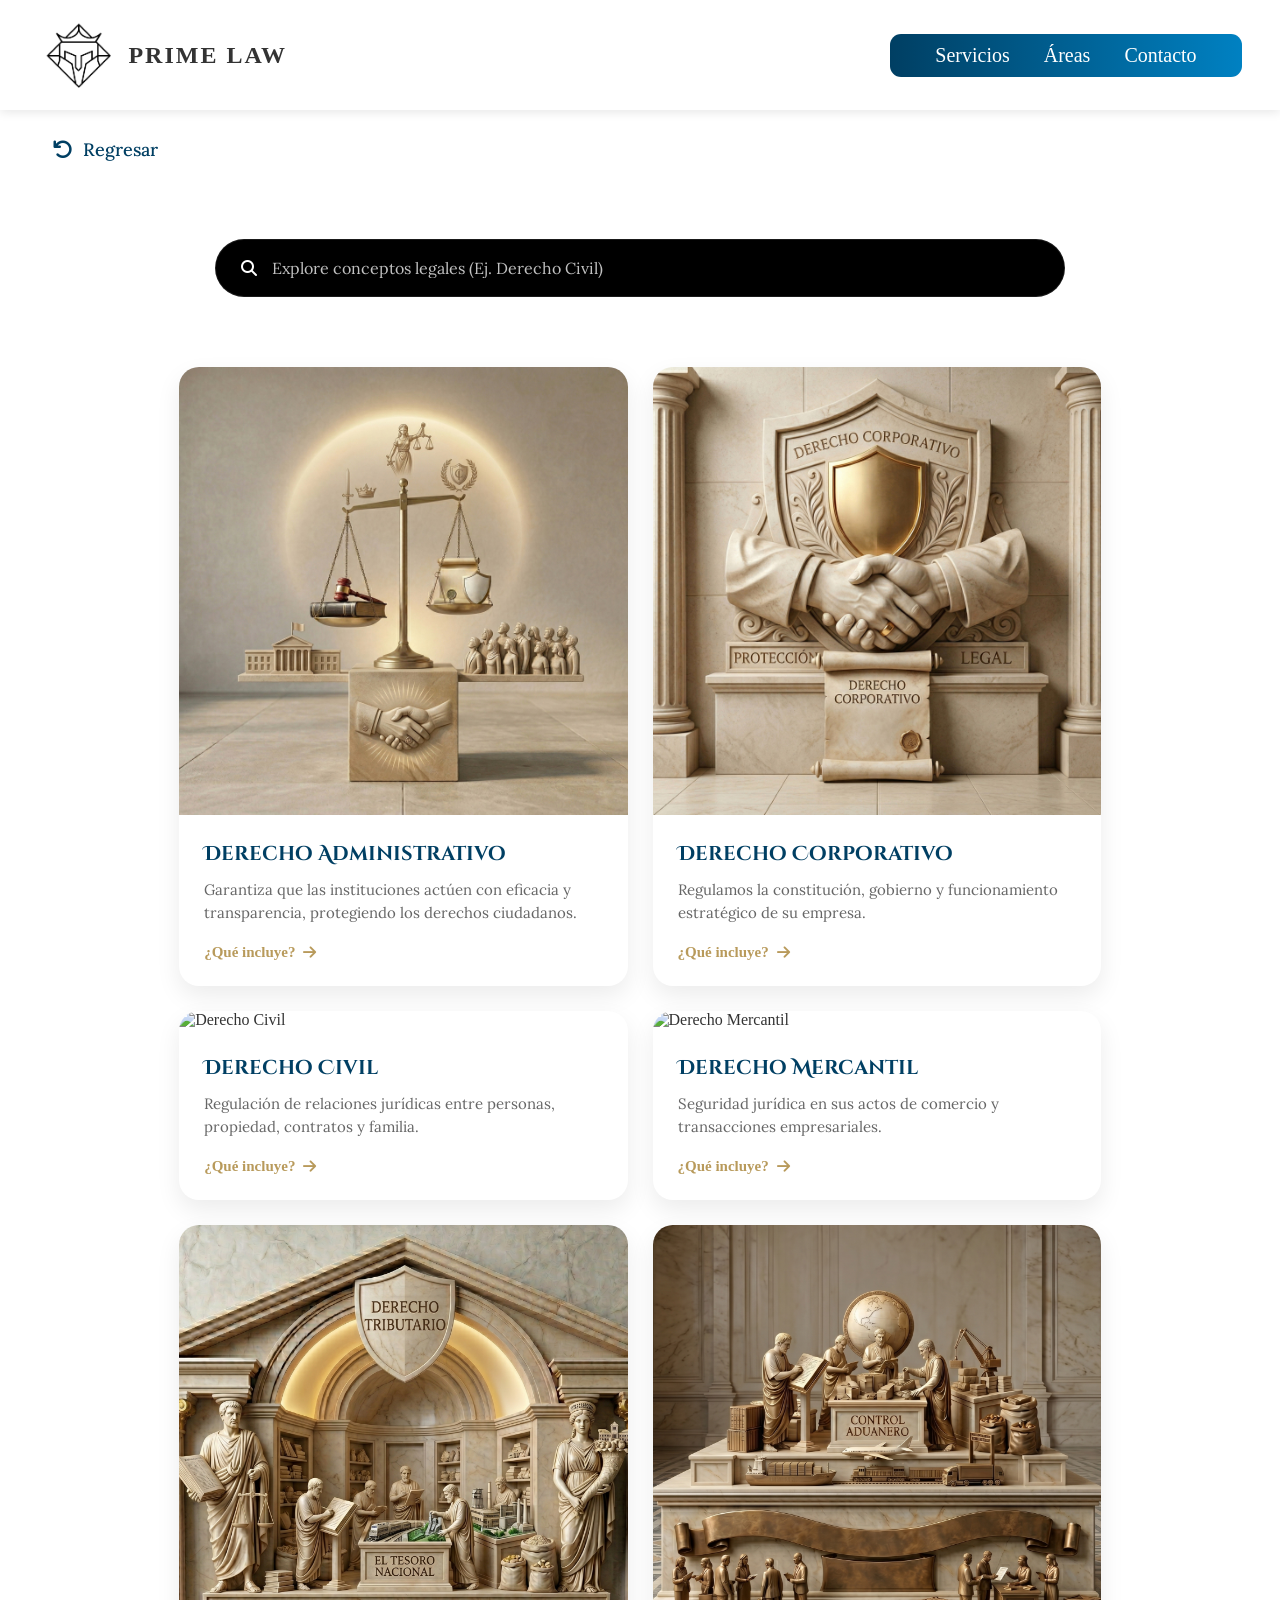
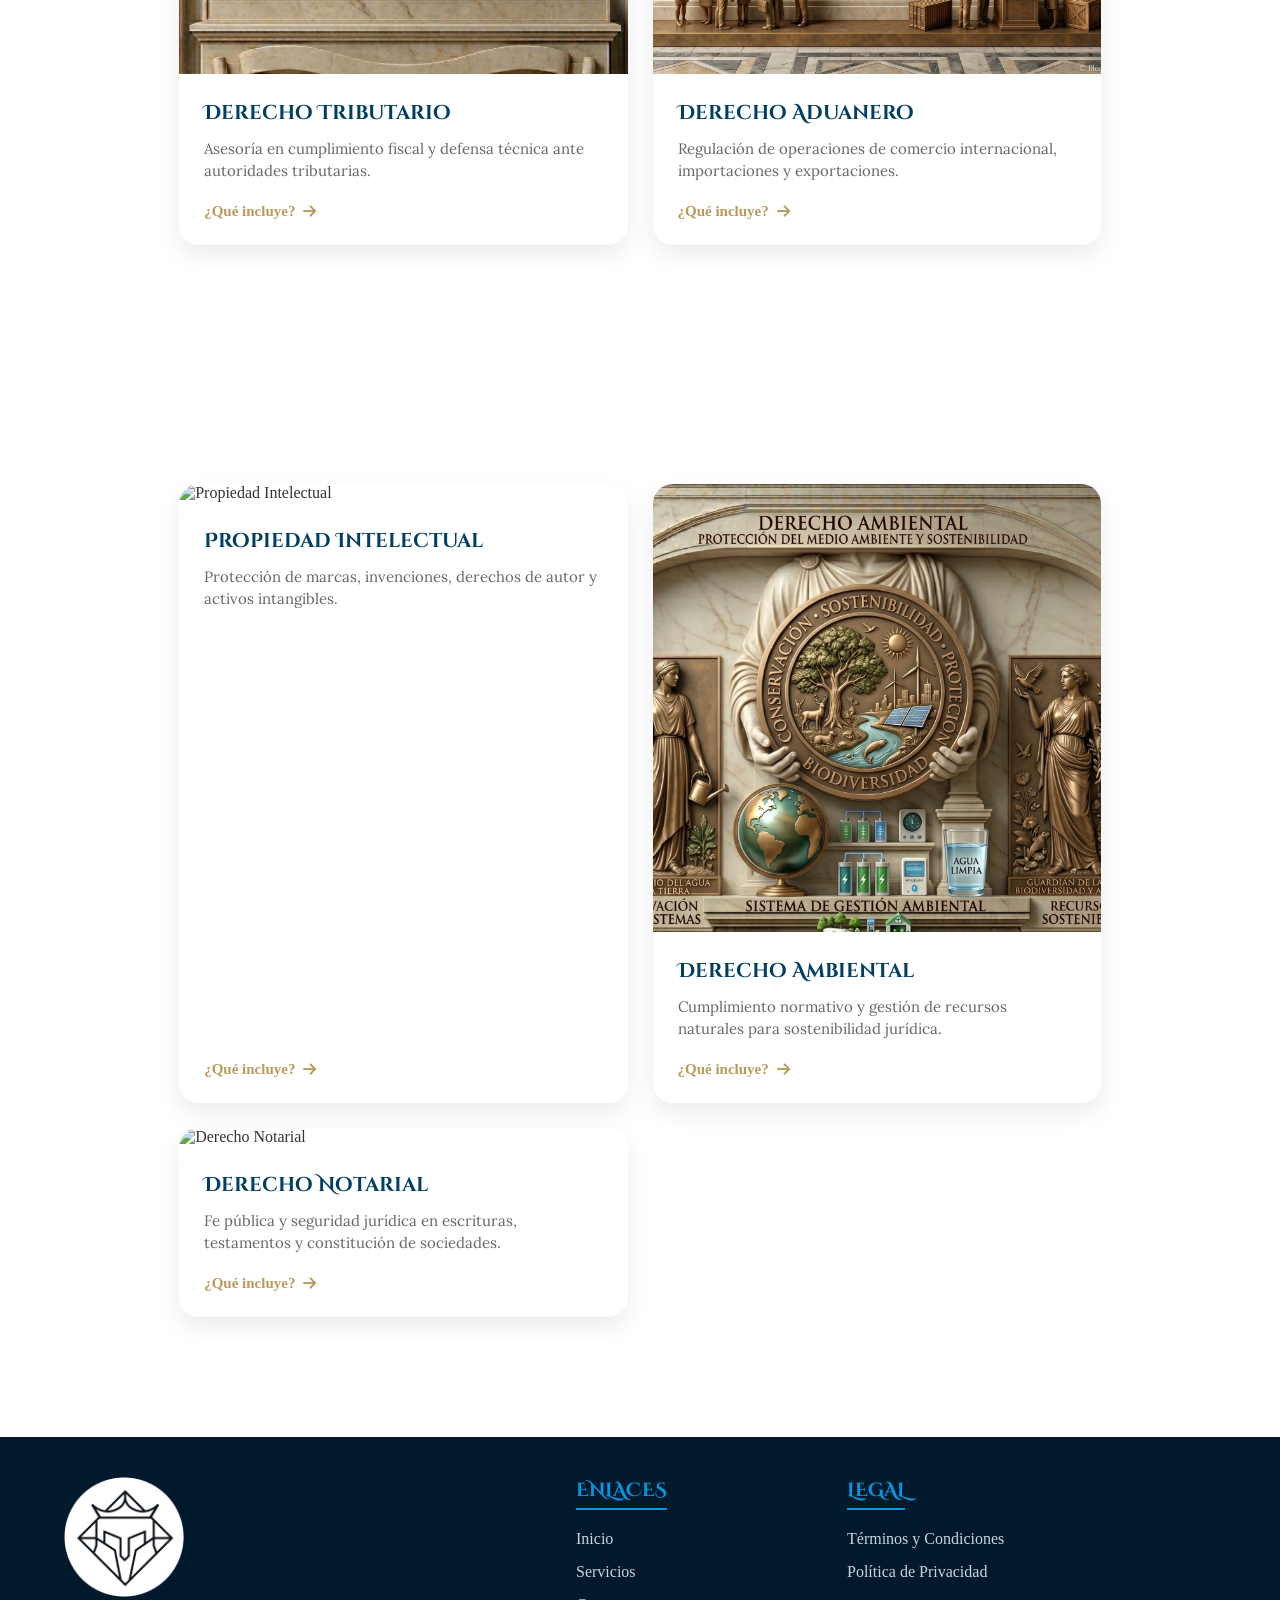
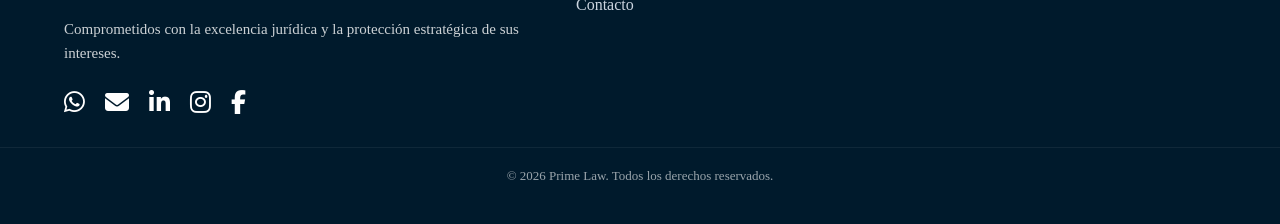
==== commit e5b92cc7: "Redes sociales" ====
--- a/html/areas.html
+++ b/html/areas.html
@@ -175,9 +175,9 @@
                 <div class="redes-sociales">
                     <a href="https://wa.me/50376325091" target="_blank" title="WhatsApp"><i class="fa-brands fa-whatsapp"></i></a>
                     <a href="mailto:primelaw.sv@gmail.com" title="Email"><i class="fa-solid fa-envelope"></i></a>
-                    <a href="#" target="_blank"><i class="fa-brands fa-linkedin-in"></i></a>
-                    <a href="#" target="_blank" title="Instagram"><i class="fa-brands fa-instagram"></i></a>
-                    <a href="#" target="_blank"><i class="fa-brands fa-facebook-f"></i></a>
+                    <a href="https://www.linkedin.com/in/ernesto-remirez-legal/" target="_blank"><i class="fa-brands fa-linkedin-in"></i></a>
+                    <a href="https://www.instagram.com/primelaw.sv/" target="_blank" title="Instagram"><i class="fa-brands fa-instagram"></i></a>
+                    <a href="https://www.facebook.com/profile.php?id=61563649957917" target="_blank"><i class="fa-brands fa-facebook-f"></i></a>
                 </div>
             </div>
 
--- a/css/inicio.css
+++ b/css/inicio.css
@@ -110,16 +110,6 @@
     padding: 50px 5%;
 }
 
-@keyframes aparecer {
-    from {
-        opacity: 0;
-        transform: translateY(20px);
-    }
-    to {
-        opacity: 1;
-        transform: translateY(0);
-    }
-}
 
 .titulo-pregunta {
     font-size: 42px;
@@ -159,7 +149,6 @@
     overflow: hidden;
 }
 
-/* EFECTOS Y ANIMACIONES */
 @keyframes barridoResplandor {
     0% { 
         left: -110%; 
@@ -952,7 +941,97 @@
     opacity: 0.7;
 }
 
-/* MEDIA QUERIES */
+
+
+
+/*Responsive*/
+@media (max-width: 600px) {
+    .columna-imagen {
+        display: none;
+    }
+
+    .encabezado-principal {
+        flex-direction: column;
+        padding: 10px 5%;
+        gap: 15px;
+    }
+
+    .logo-firma {
+        width: 60px;
+    }
+
+    .nombre-firma {
+        font-size: 20px;
+    }
+
+    .navegacion-superior {
+        padding: 8px 15px;
+        width: 100%;
+        display: flex;
+        justify-content: space-around;
+        border-radius: 8px;
+    }
+
+    .enlace-nav {
+        margin: 0 5px;
+        font-size: 16px;
+    }
+
+    .barra-busqueda {
+        padding: 5px;
+        border-radius: 25px;
+        flex-wrap: wrap;
+    }
+
+    .entrada-busqueda {
+        padding: 8px 10px;
+        font-size: 14px;
+        width: 60%;
+    }
+
+    .texto-opciones {
+        display: none;
+    }
+
+    .boton-buscar {
+        padding: 8px 15px;
+        font-size: 14px;
+        margin-right: 5px;
+    }
+
+    .titulo-pregunta {
+        font-size: 28px;
+        padding: 0 10px;
+    }
+
+    .subtitulo-ayuda {
+        font-size: 20px;
+    }
+
+    .columna-texto {
+        text-align: center;
+        padding: 0 10px;
+    }
+
+    .lista-servicios {
+        display: inline-block;
+        text-align: left;
+        margin: 20px 0;
+    }
+
+    .contenedor-botones {
+        flex-direction: column;
+        gap: 15px;
+        width: 100%;
+        padding: 0 10%;
+    }
+    
+    .boton-primario, .boton-secundario {
+        width: 100%;
+    }
+}
+
+
 @media (max-width: 900px) {
     .contenedor-contacto {
         flex-direction: column;
@@ -1031,72 +1110,6 @@
     .columna-footer h4 {
         margin: 0 auto 25px;
     }
-}
-
-* {
-    margin: 0;
-    padding: 0;
-    box-sizing: border-box;
-    font-family: 'Times New Roman', Times, serif;
-}
-
-body {
-    background-color: #ffffff;
-    color: #333;
-    overflow-x: hidden;
-}
-
-h1, 
-h2 {
-    font-family: 'Cinzel Decorative', serif;
-}
-
-h3 {
-    font-family: 'Lora', serif;
-}
-
-/* ENCABEZADO */
-.encabezado-principal {
-    display: flex;
-    justify-content: space-between;
-    align-items: center;
-    padding: 15px 3%;
-    position: sticky;
-    top: 0;
-    z-index: 1000;
-    background-color: rgba(255, 255, 255, 0.95);
-    backdrop-filter: blur(5px);
-    box-shadow: 0 2px 10px rgba(0, 0, 0, 0.1);
-    transition: all 0.3s ease;
-}
-
-.contenedor-logo {
-    display: flex;
-    align-items: center;
-    gap: 10px;
-}
-
-.logo-firma {
-    width: 80px;
-}
-
-.nombre-firma {
-    font-size: 24px;
-    letter-spacing: 2px;
-    font-weight: bold;
-}
-
-.navegacion-superior {
-    background: linear-gradient(to right, #003f63, #0081c2);
-    padding: 10px 30px;
-    border-radius: 11px;
-}
-
-.enlace-nav {
-    color: white;
-    text-decoration: none;
-    margin: 0 15px;
-    font-size: 20px;
 }
 
 /* ANIMACIONES BASE */
@@ -1354,4 +1367,61 @@
     font-family: 'Lora', serif;
     color: #003f63;
     font-weight: 600;
-}+}
+
+
+
+@media (max-width: 600px) {
+    .contenedor-footer {
+        grid-template-columns: 1fr;
+        gap: 40px;
+        text-align: center;
+        padding: 0 10%;
+    }
+
+    .footer-logo-container {
+        margin: 0 auto 15px; 
+        width: 100px;
+    }
+
+    .descripcion-firma {
+        font-size: 14px;
+        max-width: 280px;
+        margin: 0 auto;
+    }
+
+    .columna-footer h4 {
+        margin: 0 auto 20px;
+        display: table;
+        font-size: 1.1rem;
+    }
+
+    .enlaces-footer {
+        padding: 0;
+    }
+
+    .enlaces-footer li {
+        margin-bottom: 12px;
+    }
+
+    .enlaces-footer a {
+        font-size: 16px;
+        display: block; 
+    }
+
+    .redes-sociales {
+        justify-content: center;
+        gap: 25px;
+        margin-top: 20px;
+    }
+
+    .redes-sociales i {
+        font-size: 1.8rem;
+    }
+
+    .barra-copyright {
+        font-size: 12px;
+        padding: 20px 5%;
+        line-height: 1.4;
+    }
+}
--- a/css/areas.css
+++ b/css/areas.css
@@ -224,4 +224,4 @@
 
 .boton-cerrar:hover {
     background: #b89a5b;
-}+}
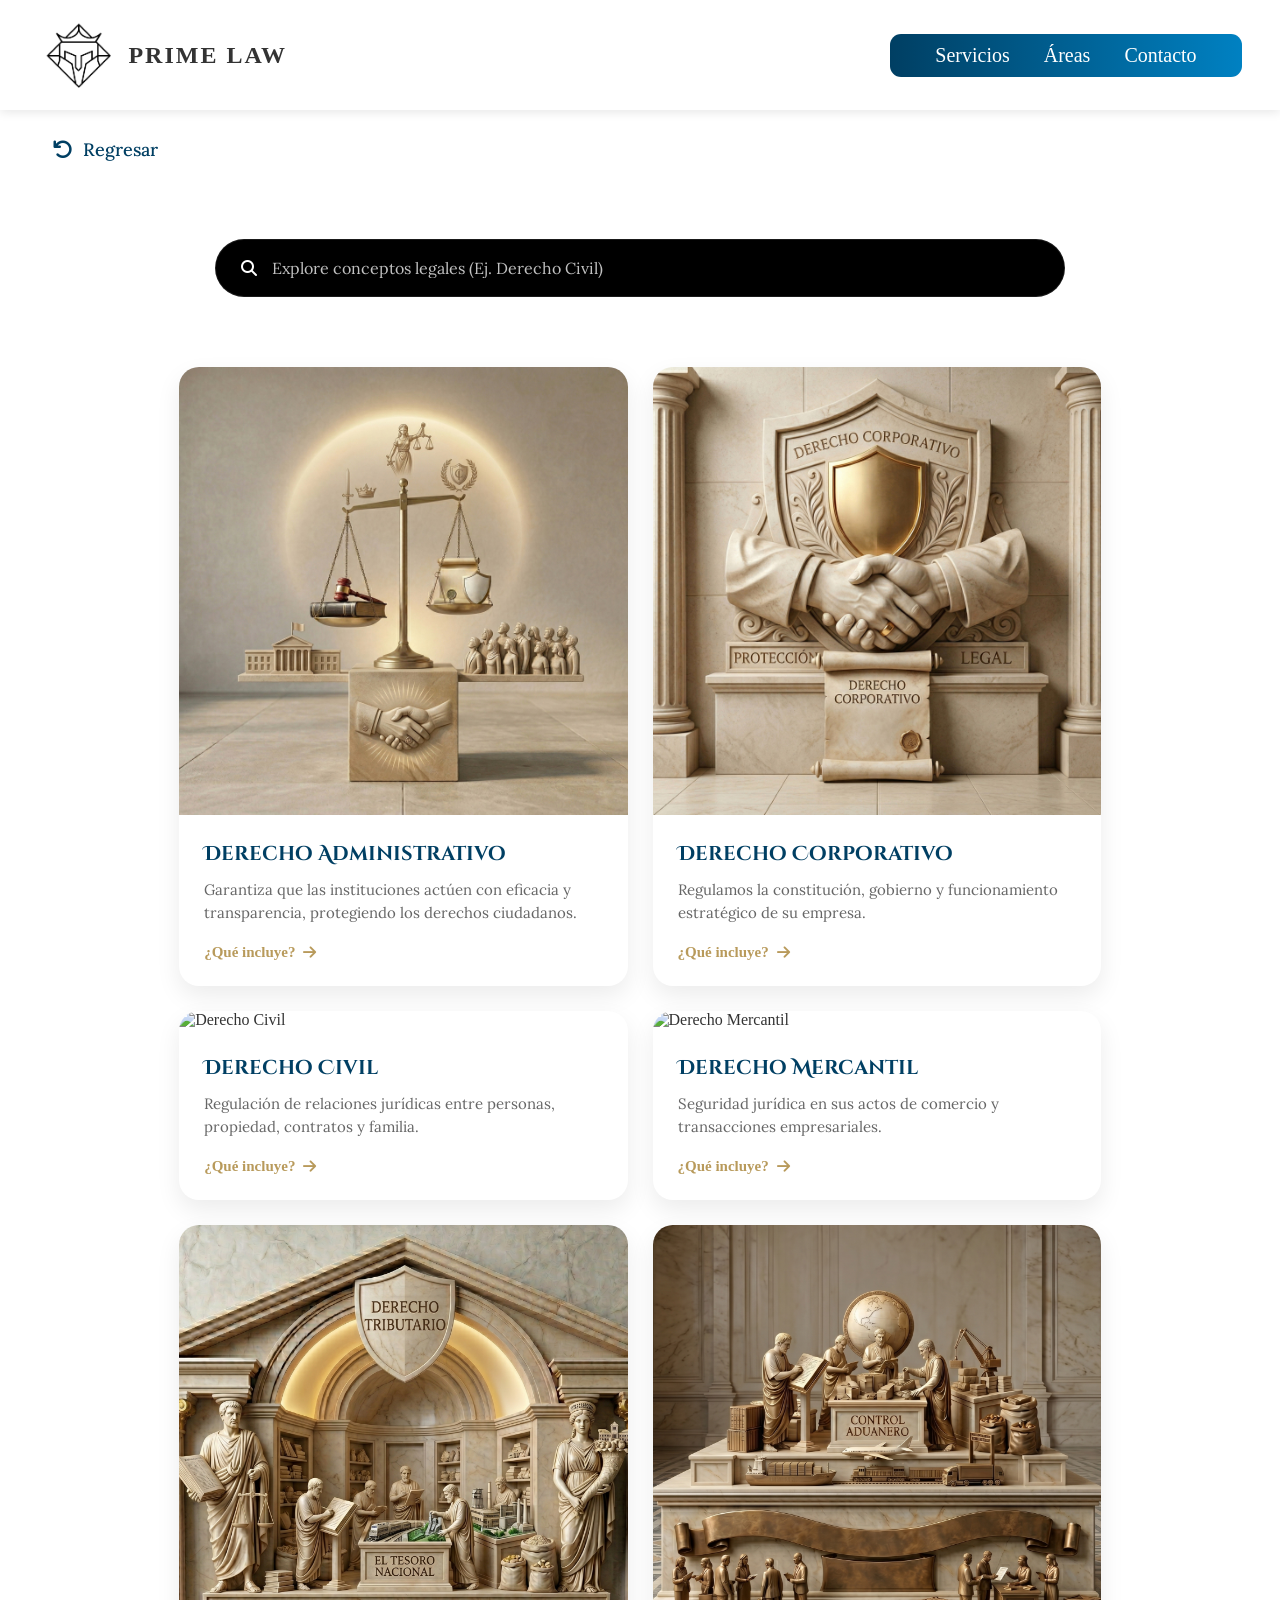
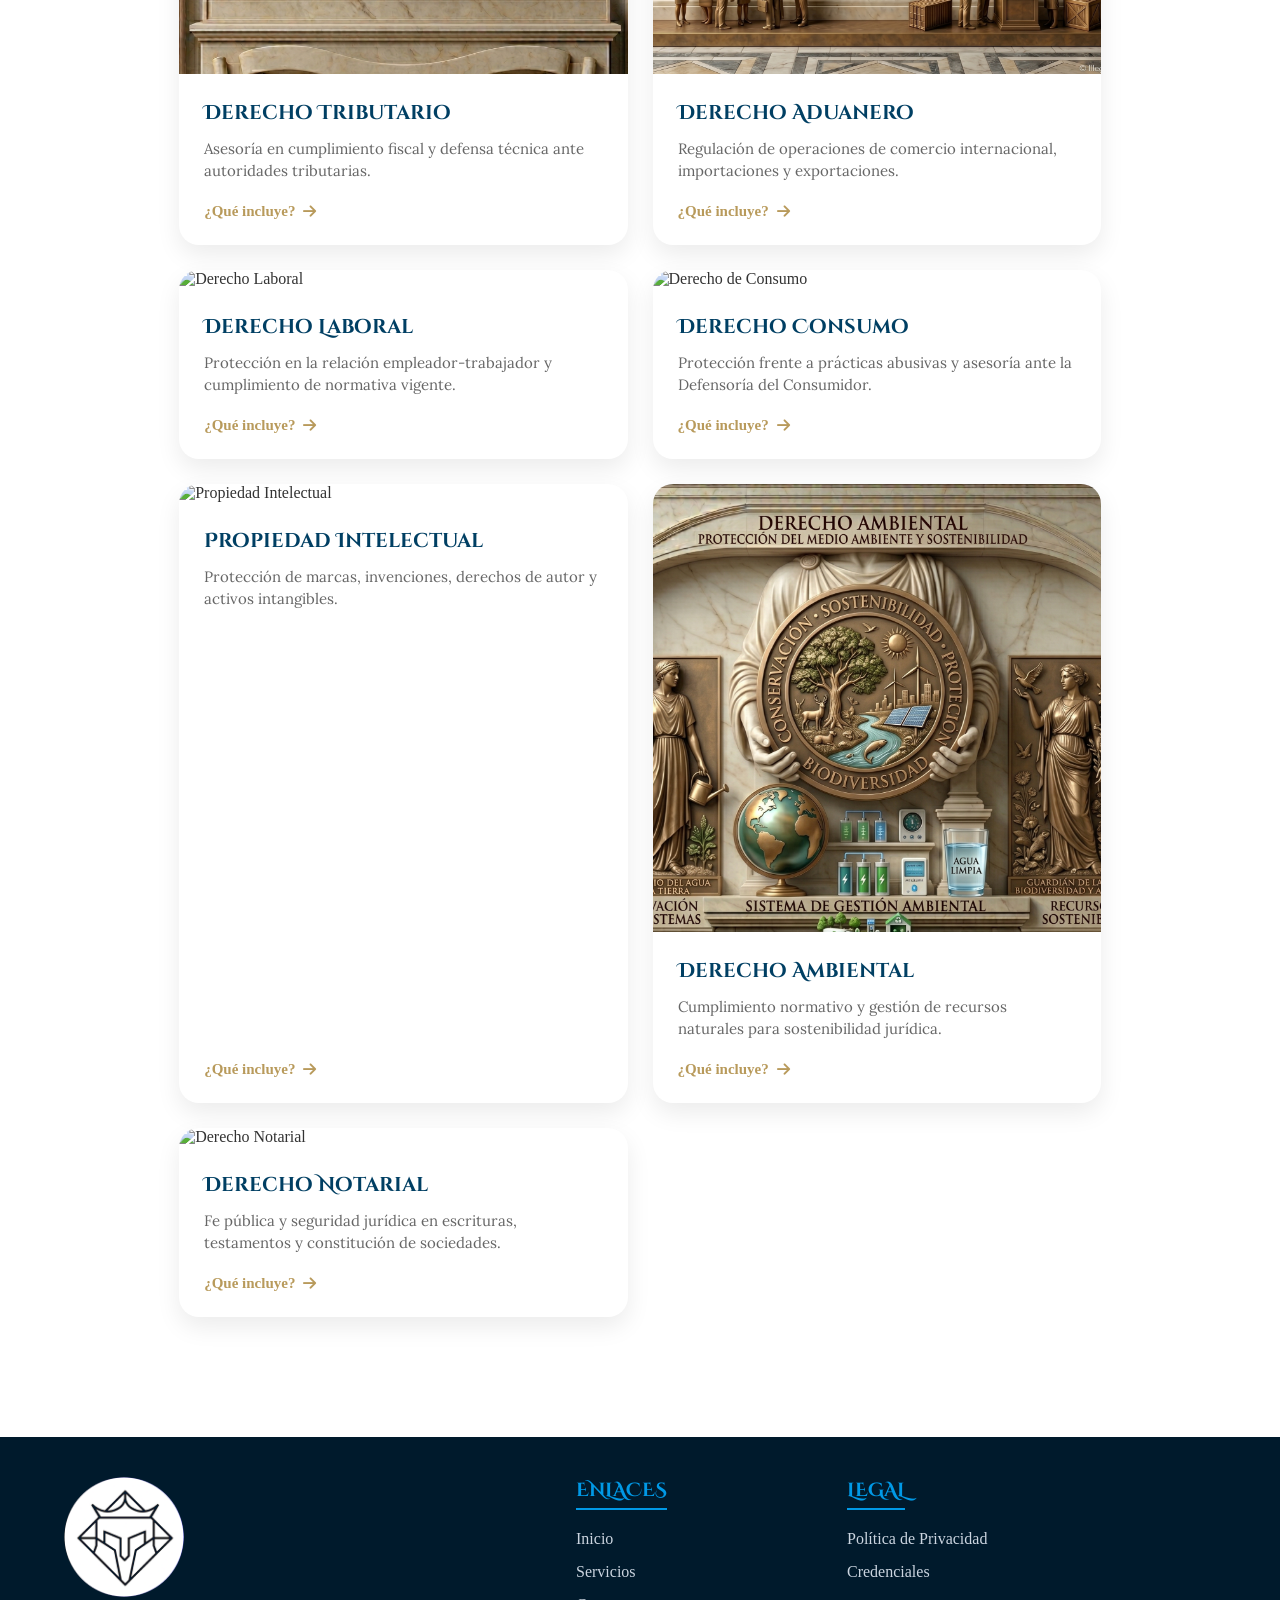
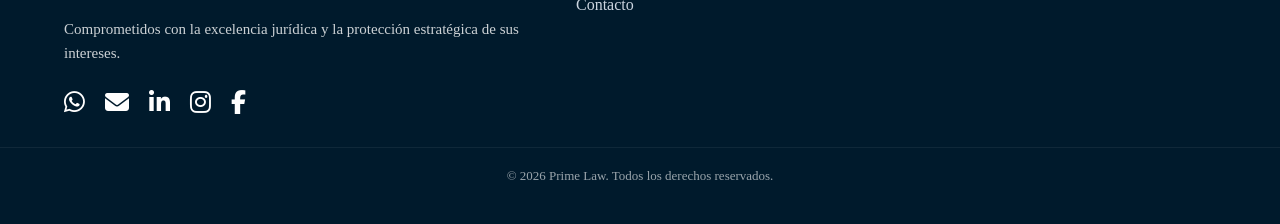
==== commit d7eecafc: "Arreglitos" ====
--- a/html/areas.html
+++ b/html/areas.html
@@ -193,10 +193,11 @@
             <div class="columna-footer">
                 <h4>LEGAL</h4>
                 <ul class="enlaces-footer">
-                    <li><a href="#">Términos y Condiciones</a></li>
-                    <li><a href="#">Política de Privacidad</a></li>
+                    <li><a href="../html/politica.html" target="_blank">Política de Privacidad</a></li>
+                    <li><a href="../html/cred.html" target="_blank">Credenciales</a></li>
                 </ul>
             </div>
+            
         </div>
         <div class="barra-copyright">
             <p>© 2026 Prime Law. Todos los derechos reservados.</p>
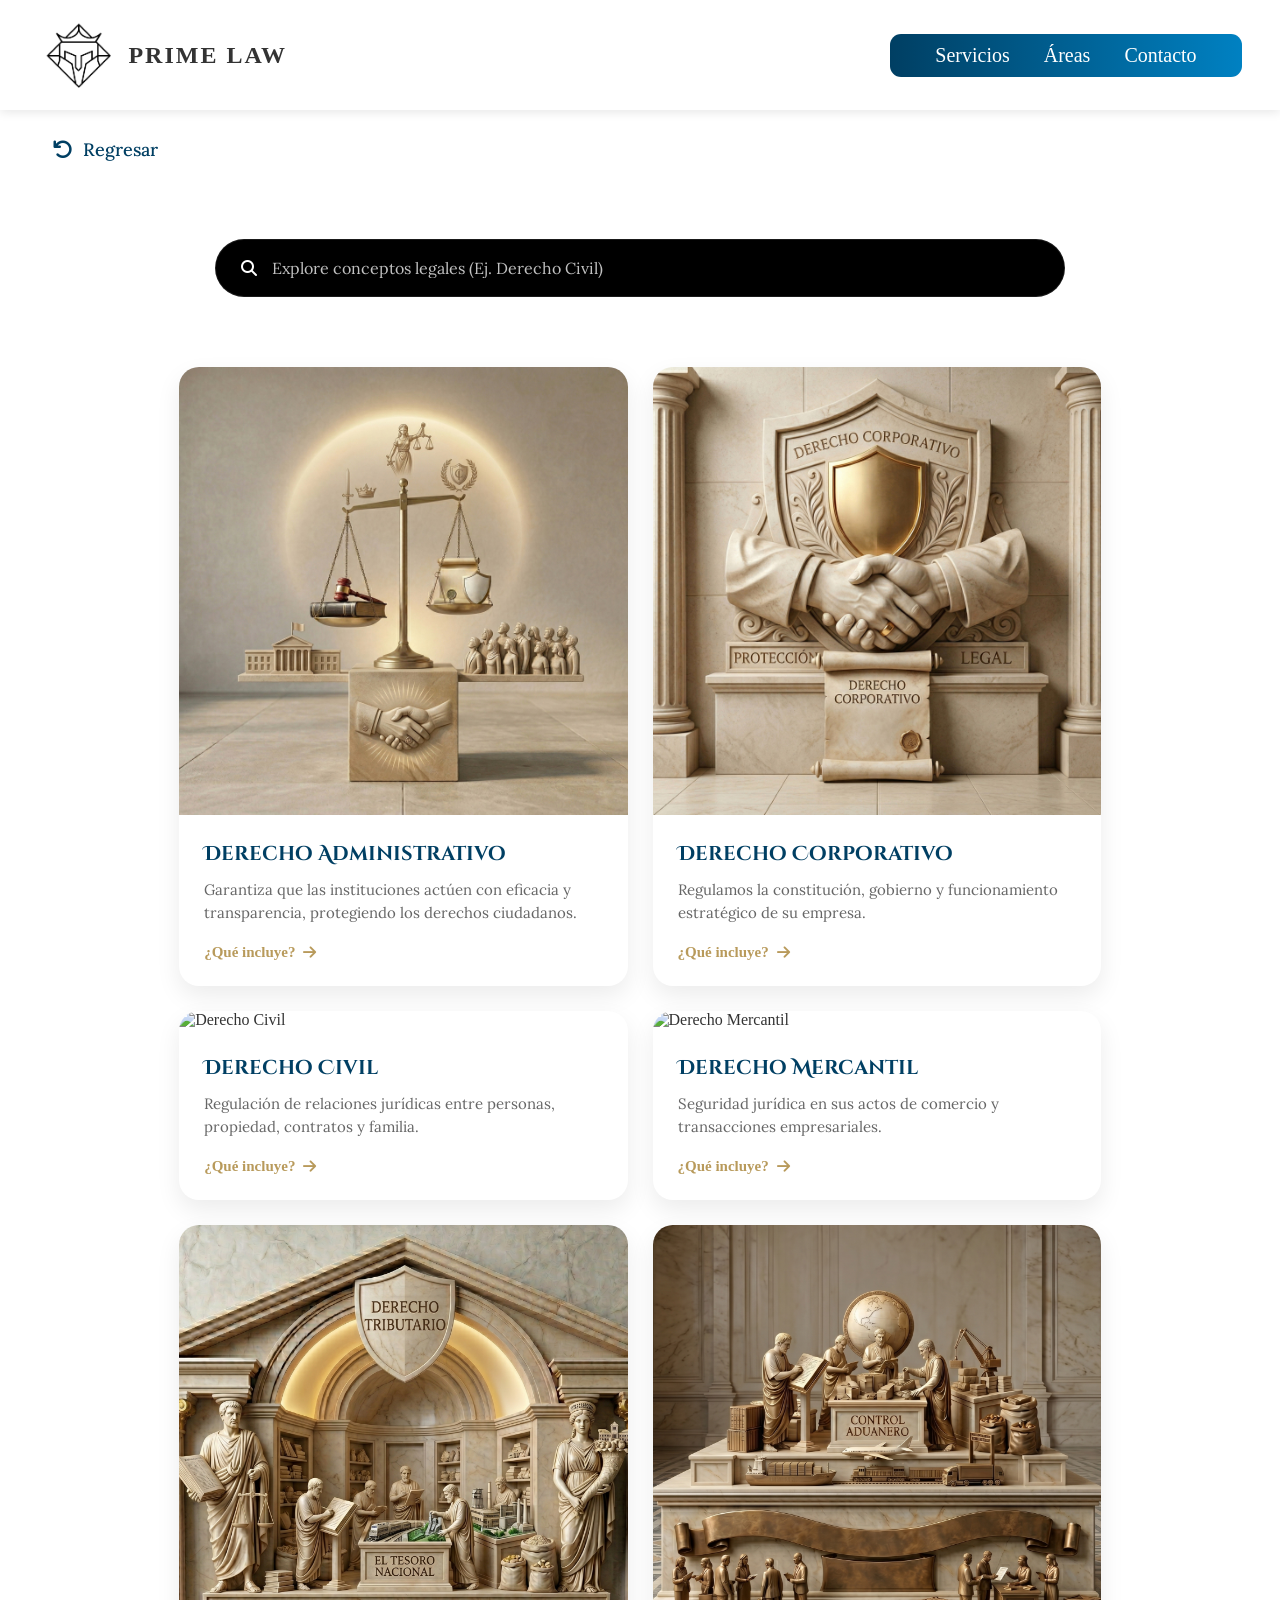
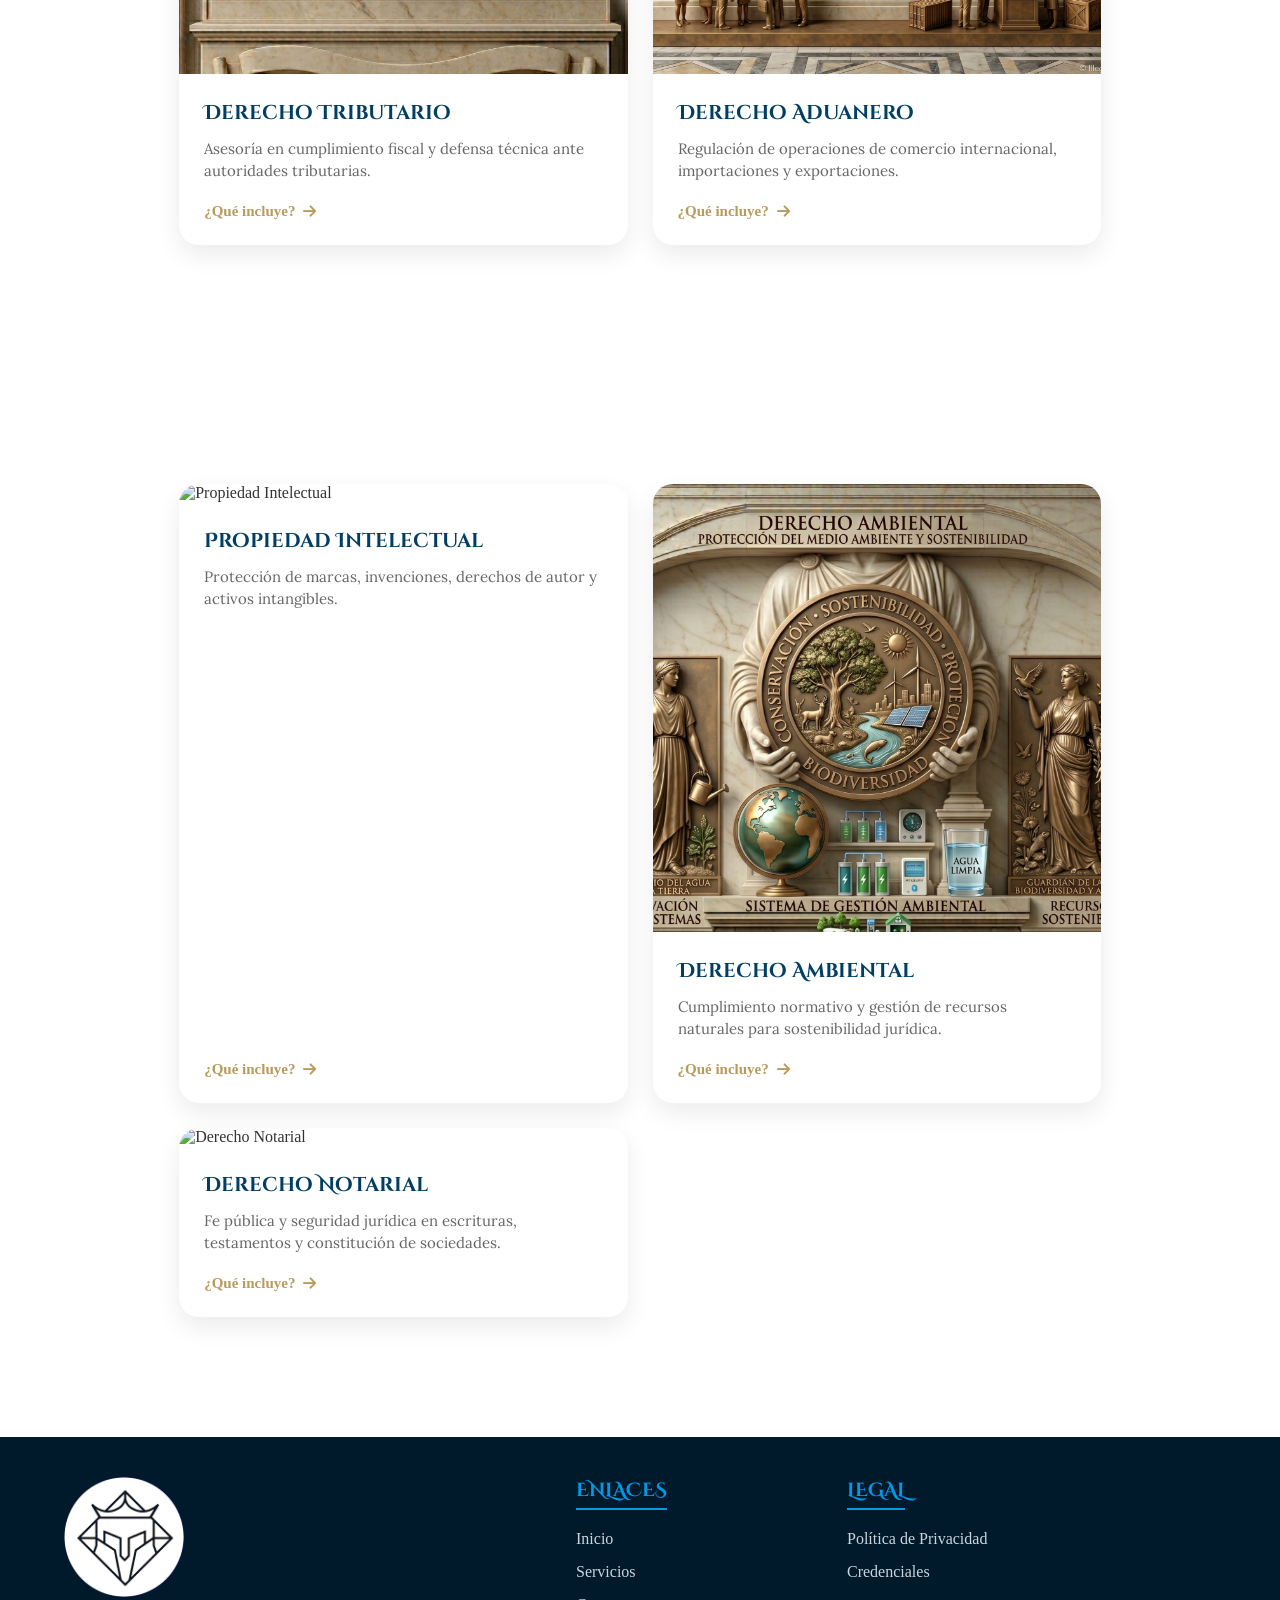
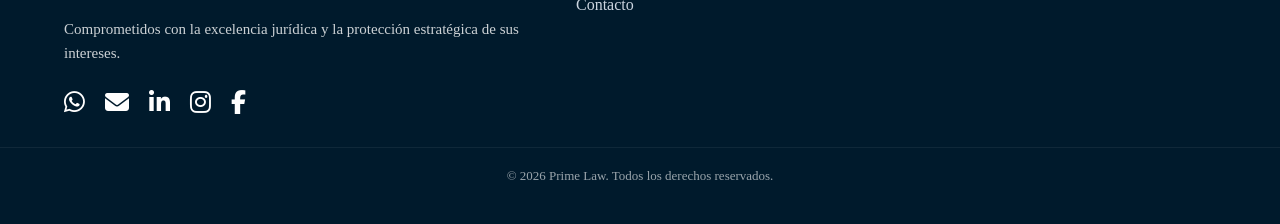
==== commit 850e6c31: "Footer" ====
--- a/html/areas.html
+++ b/html/areas.html
@@ -165,7 +165,7 @@
         </div>
     </main>
 
-    <footer class="pie-pagina">
+    <footer class="pie-pagina" id="footer-pie-de-pagina">
         <div class="contenedor-footer">
             <div class="columna-footer info-principal">
                 <div class="footer-logo-container">
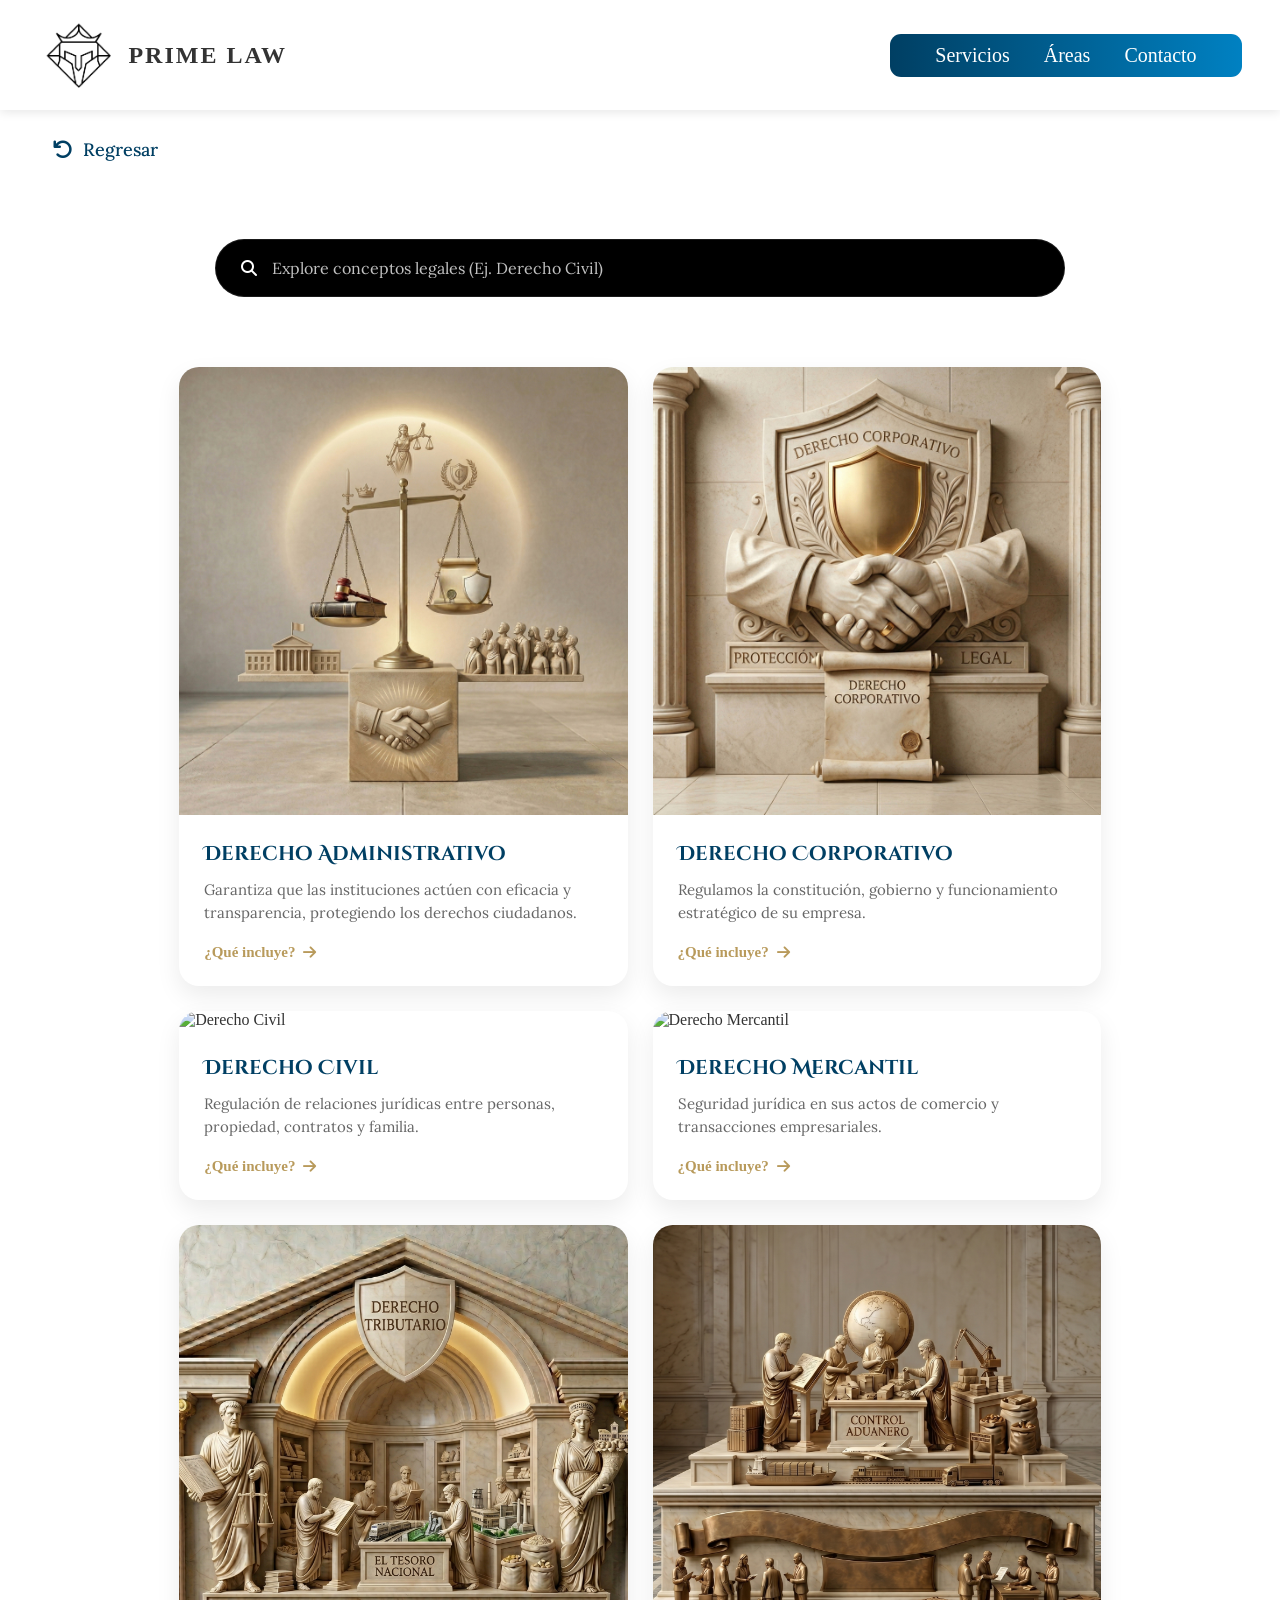
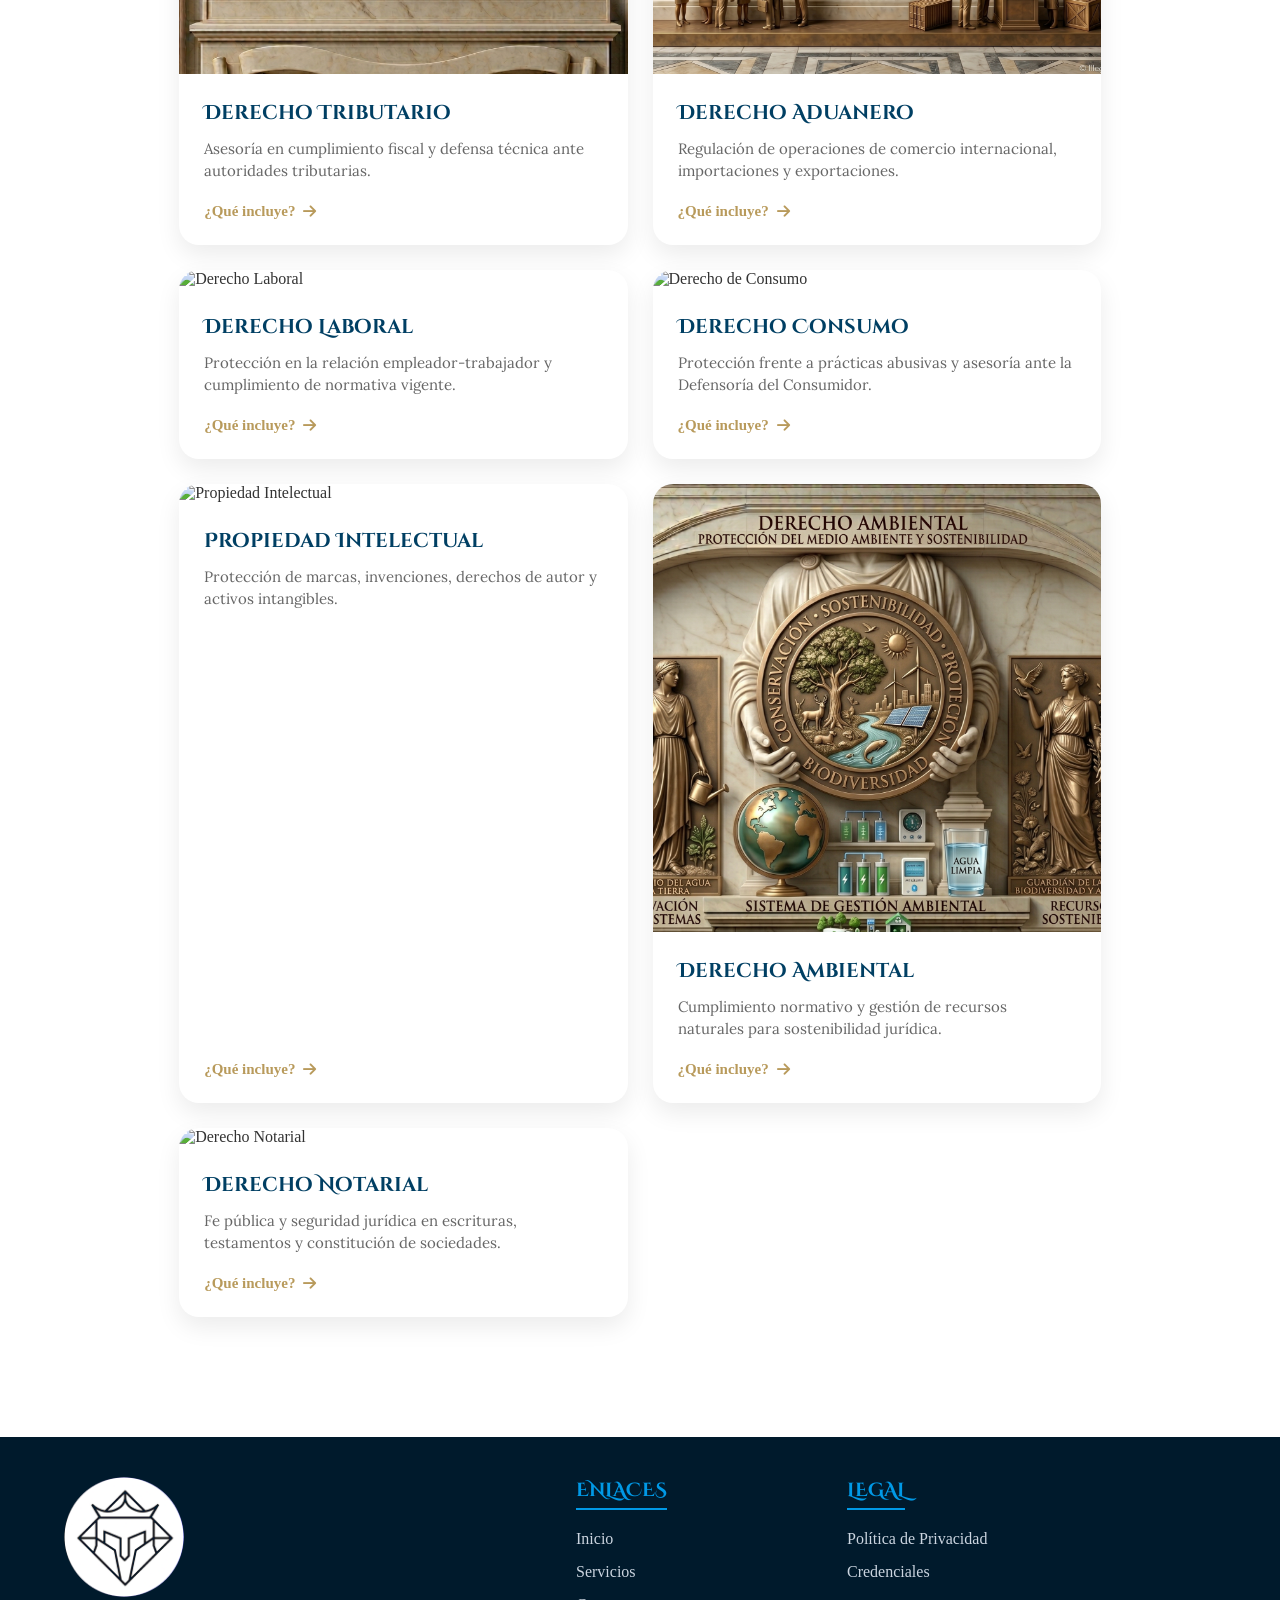
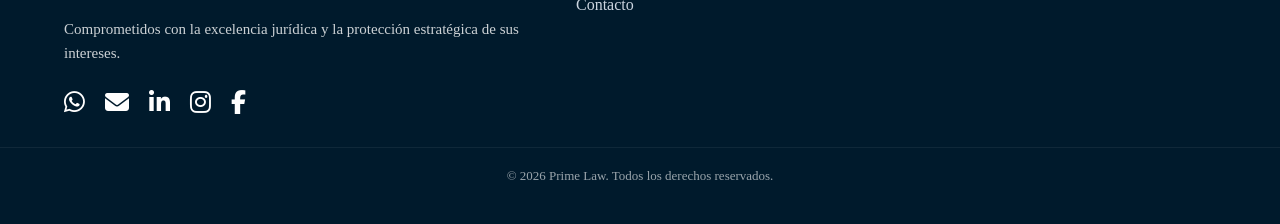
==== commit c235c2ca: "Head icon" ====
--- a/html/areas.html
+++ b/html/areas.html
@@ -11,6 +11,9 @@
     <link href="https://fonts.googleapis.com/css2?family=Cinzel+Decorative:wght@400;700&family=Lora:ital,wght@0,400..700;1,400..700&display=swap" rel="stylesheet">
     
     <link rel="icon" type="image/png" href="../images/logo-sin-fondo.png">
+    <link rel="shortcut icon" href="../images/logo-sin-fondo.png">
+    <link rel="apple-touch-icon" href="../images/logo-sin-fondo.png">
+
 </head>
 <body>
 
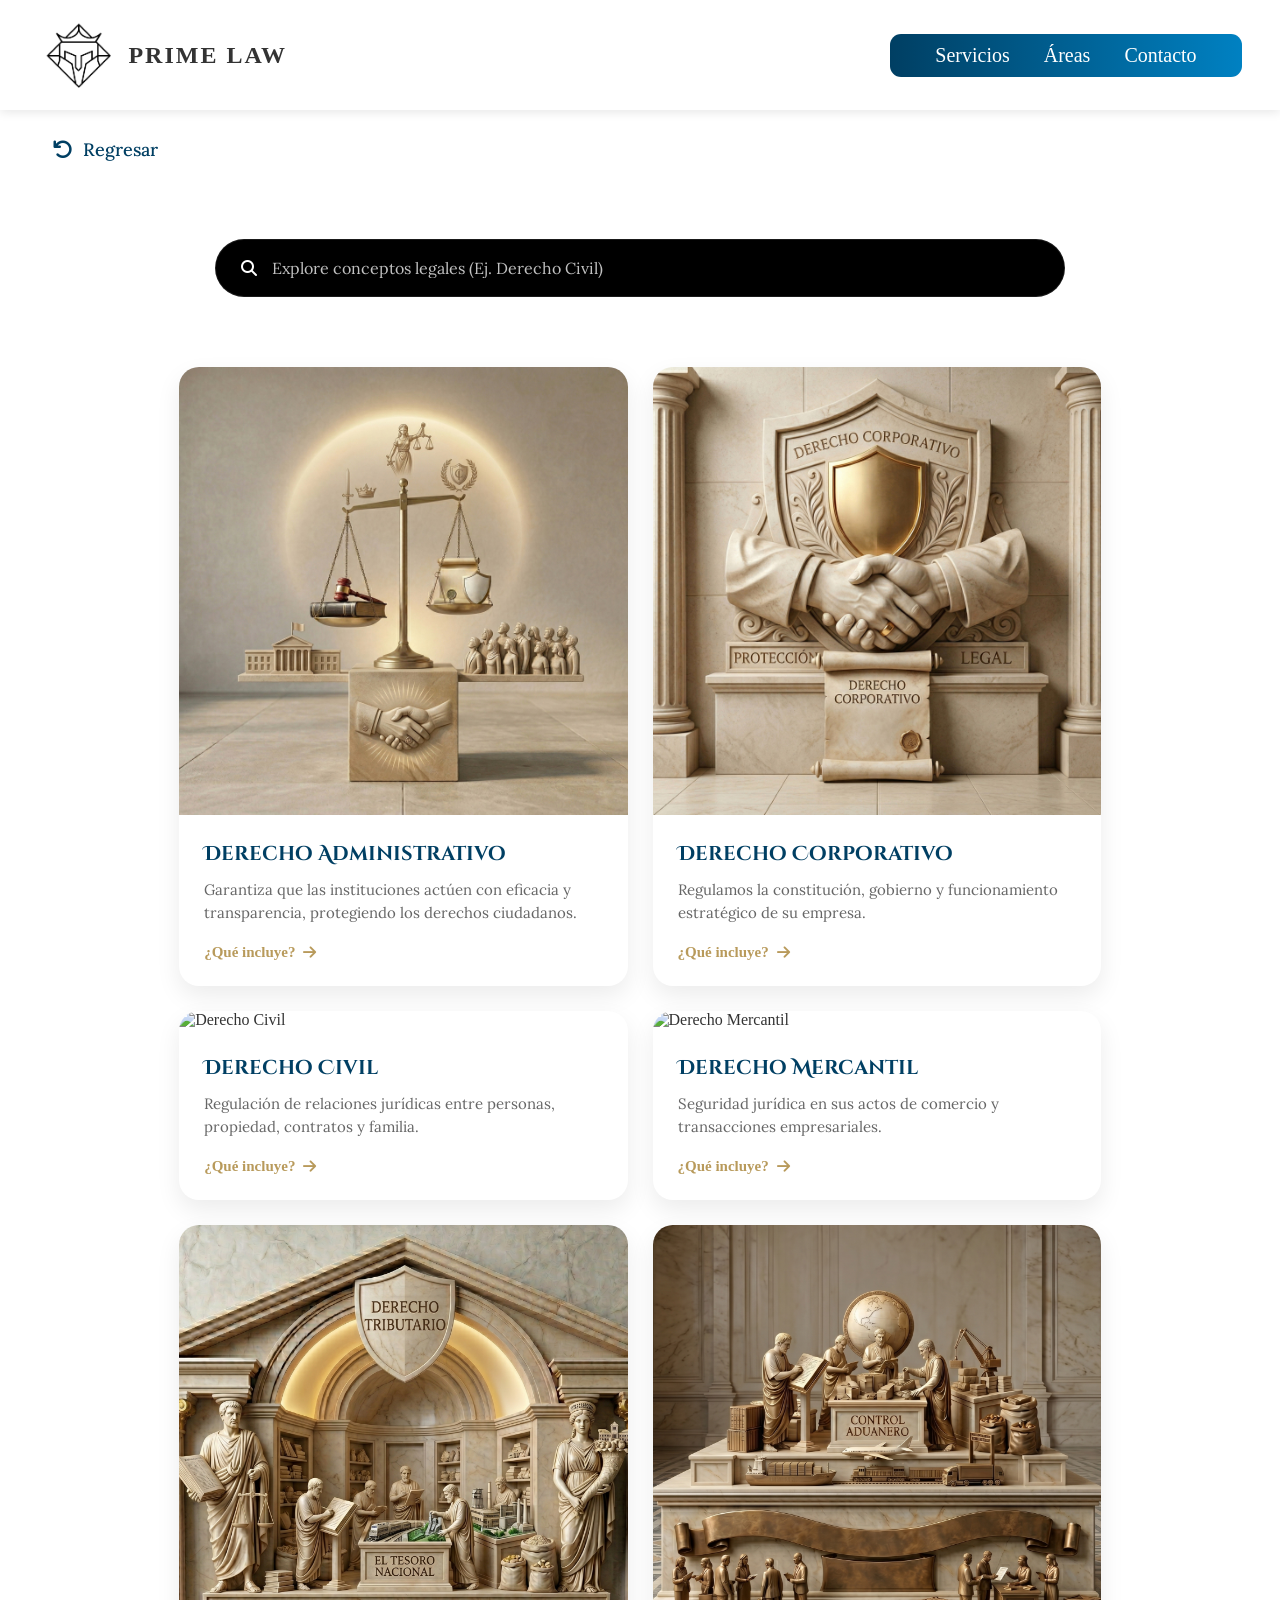
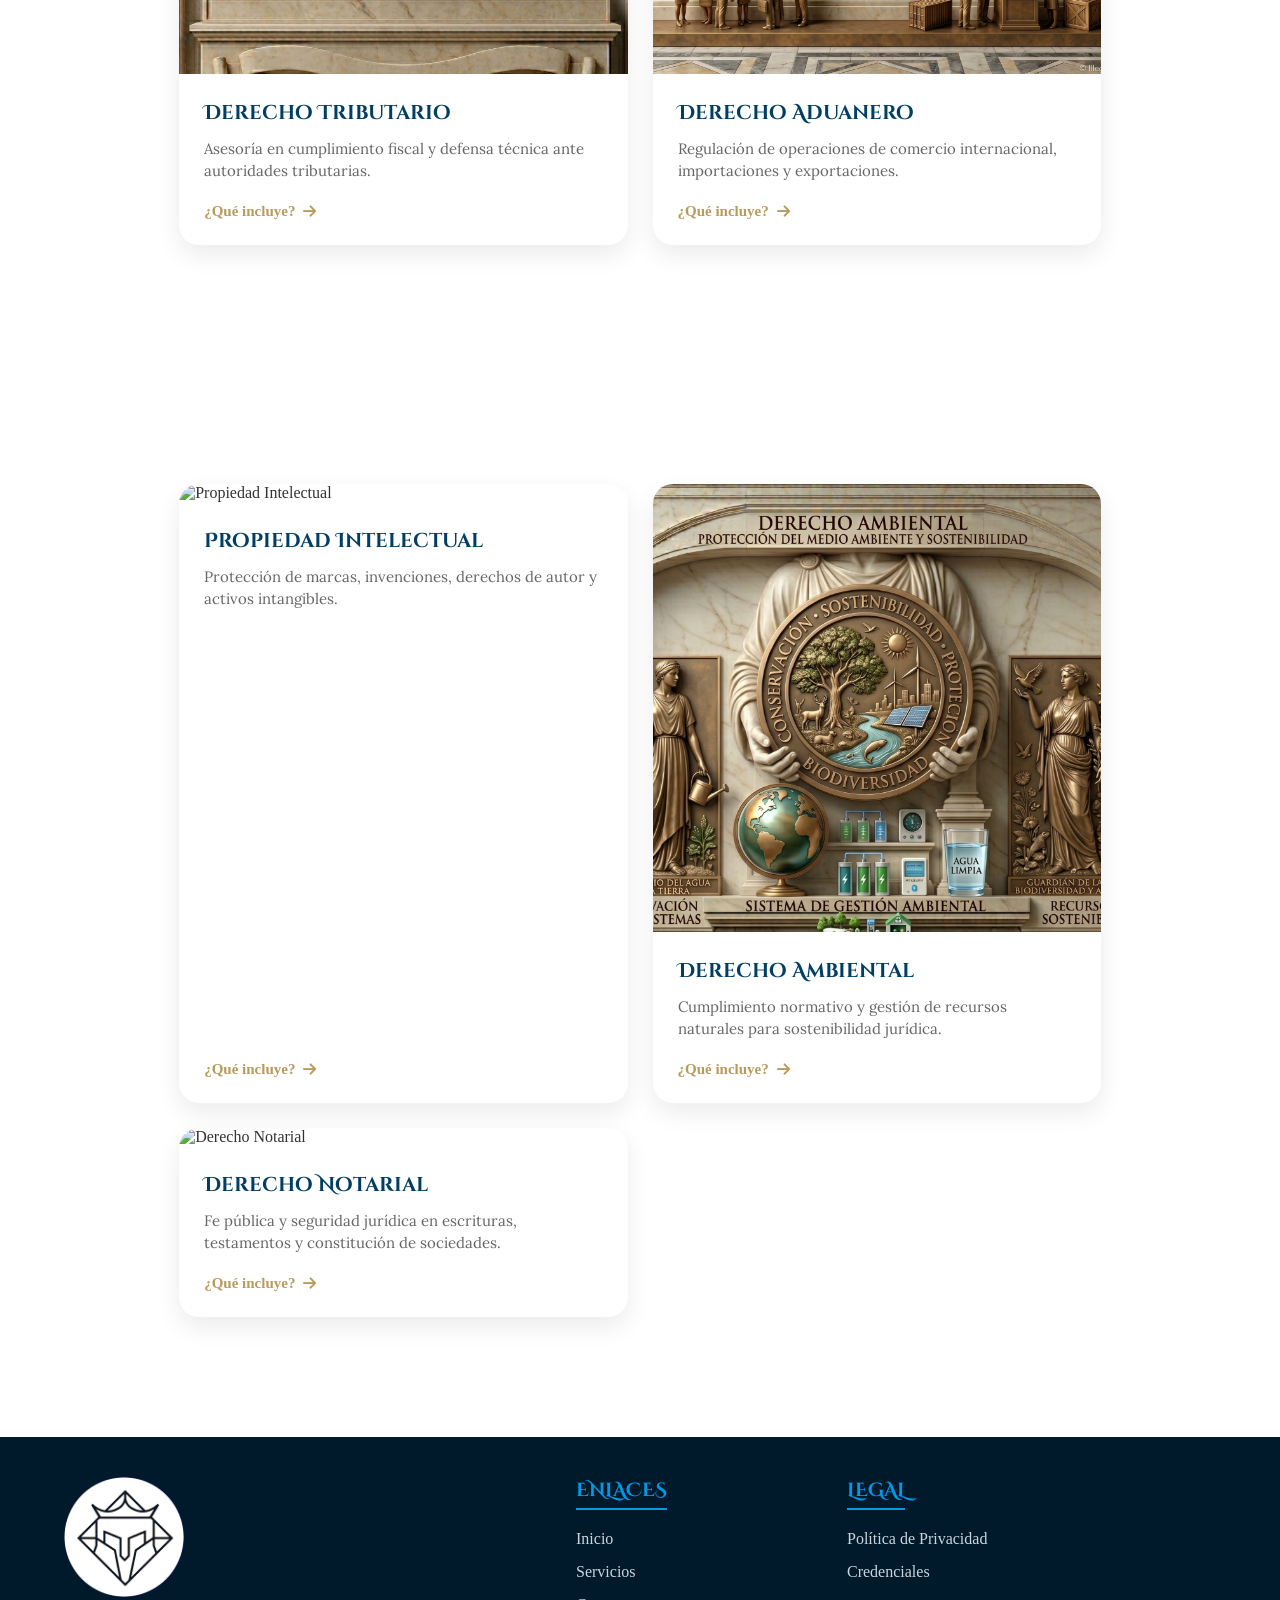
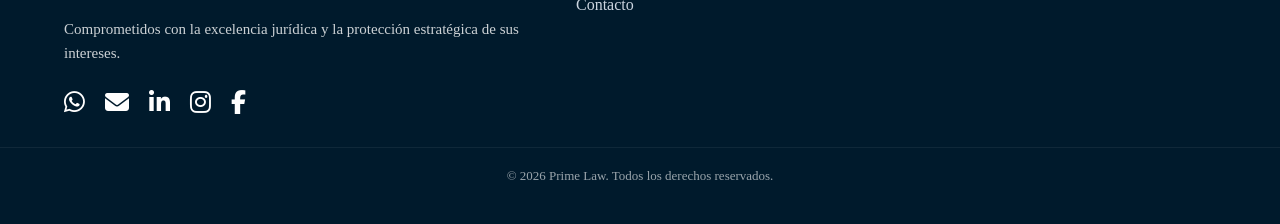
==== commit e56248bf: "Bloqueo de código" ====
--- a/html/areas.html
+++ b/html/areas.html
@@ -239,5 +239,27 @@
         
         document.querySelectorAll('.revelar').forEach(el => observer.observe(el));
     </script>
+
+    <script>
+    document.addEventListener('contextmenu', function(e) {
+        e.preventDefault();
+    }, false);
+
+    document.addEventListener('keydown', function(e) {
+        if (e.key === "F12") {
+        e.preventDefault();
+        }
+        if (e.ctrlKey && e.shiftKey && e.key === "I") {
+        e.preventDefault();
+        }
+        if (e.ctrlKey && e.shiftKey && e.key === "J") {
+        e.preventDefault();
+        }
+        if (e.ctrlKey && e.key === "u") {
+        e.preventDefault();
+        }
+    }, false);
+    </script>
+    
 </body>
 </html>
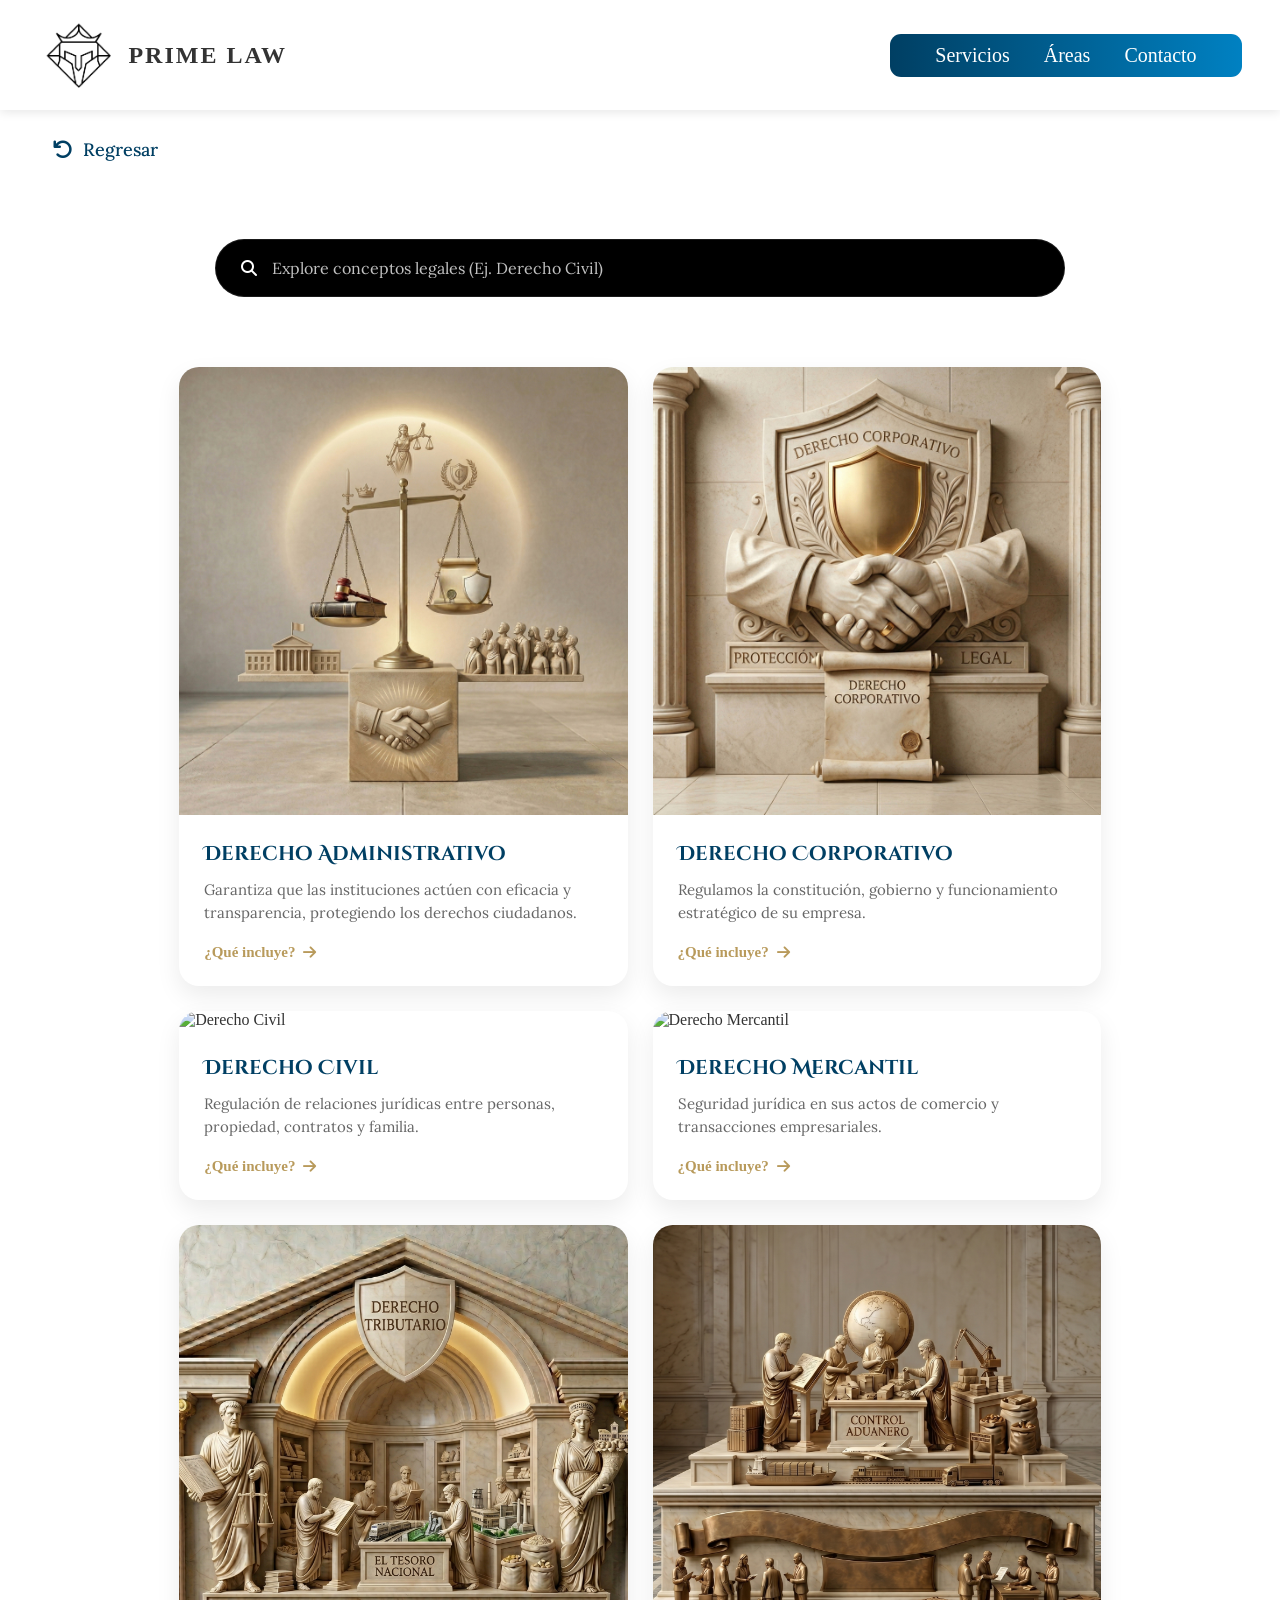
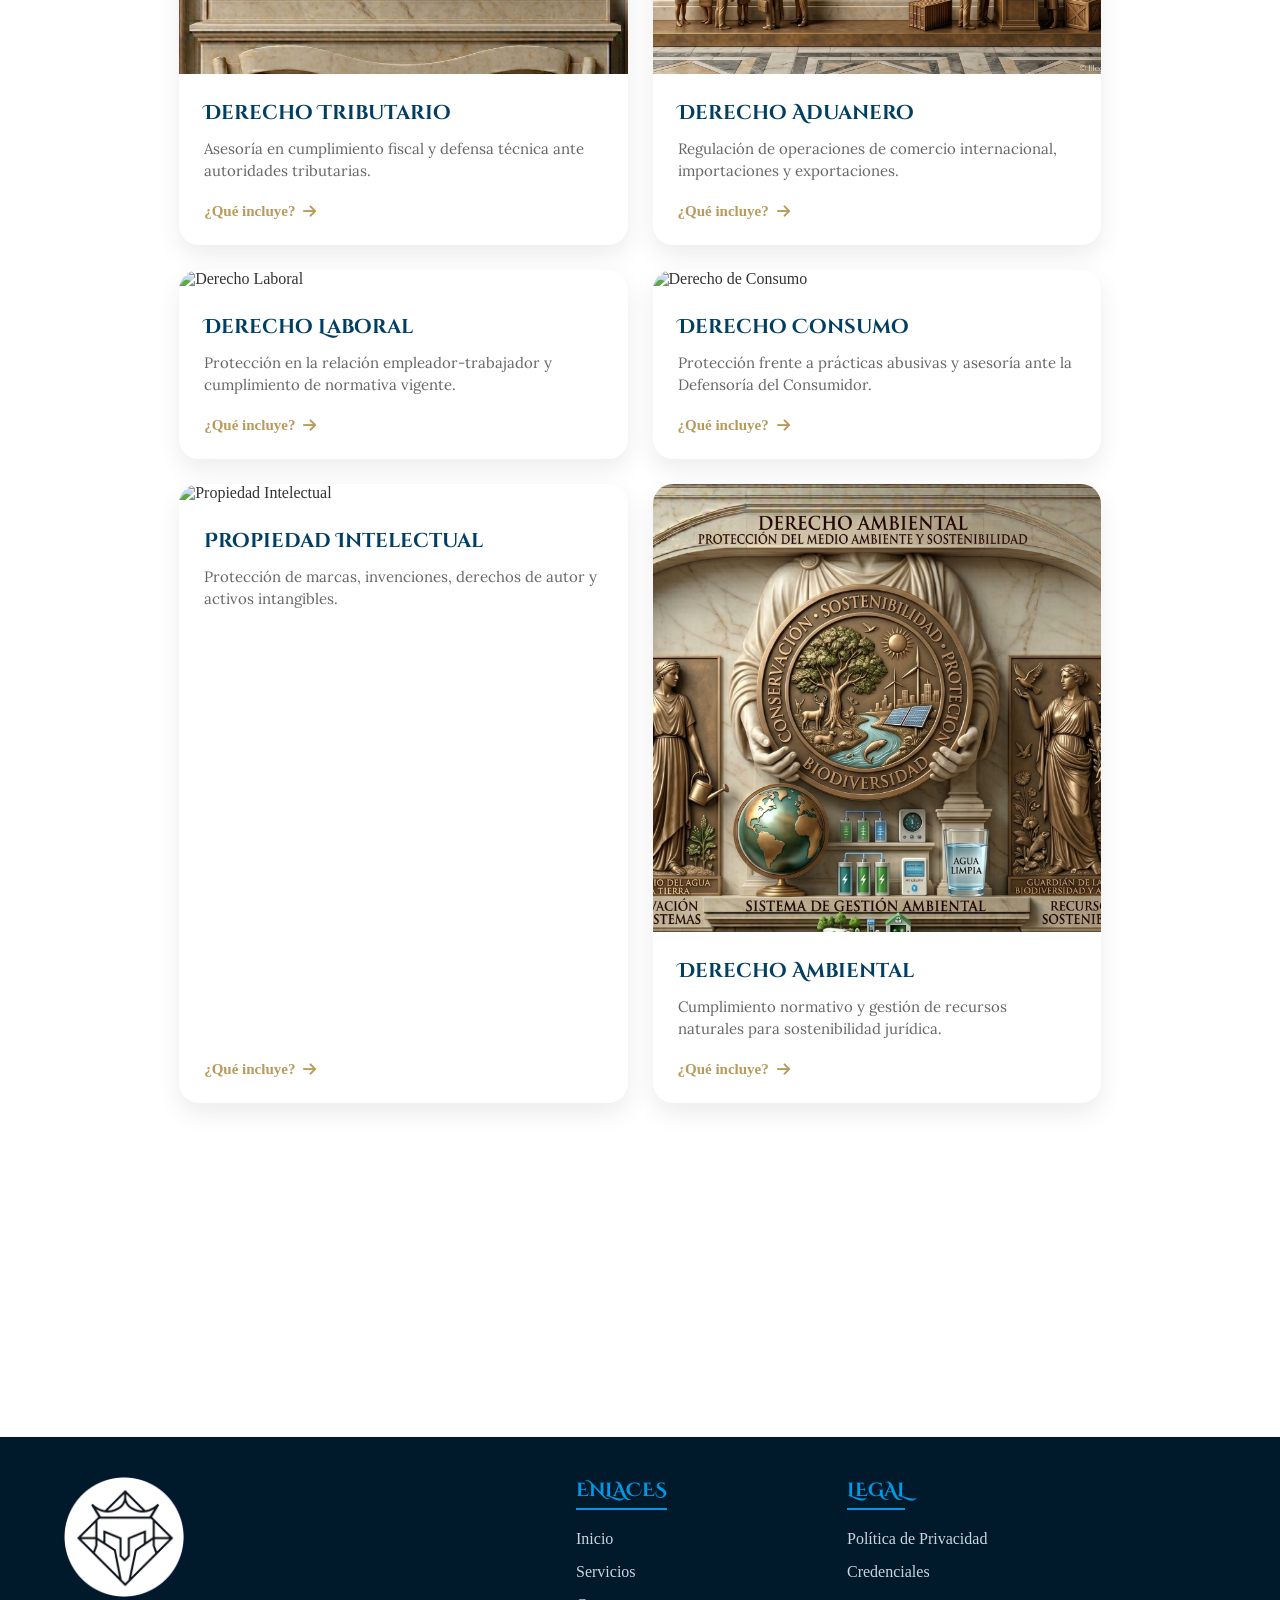
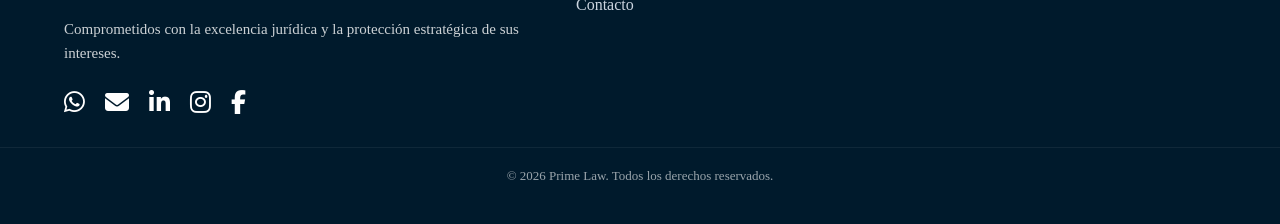
==== commit a1963b6b: "Update areas.html" ====
--- a/html/areas.html
+++ b/html/areas.html
@@ -180,7 +180,7 @@
                     <a href="mailto:primelaw.sv@gmail.com" title="Email"><i class="fa-solid fa-envelope"></i></a>
                     <a href="https://www.linkedin.com/in/ernesto-remirez-legal/" target="_blank"><i class="fa-brands fa-linkedin-in"></i></a>
                     <a href="https://www.instagram.com/primelaw.sv/" target="_blank" title="Instagram"><i class="fa-brands fa-instagram"></i></a>
-                    <a href="https://www.facebook.com/profile.php?id=61563649957917" target="_blank"><i class="fa-brands fa-facebook-f"></i></a>
+                    <a href="https://www.facebook.com/profile.php?id=61589025786917" target="_blank"><i class="fa-brands fa-facebook-f"></i></a>
                 </div>
             </div>
 
@@ -262,4 +262,4 @@
     </script>
     
 </body>
-</html>+</html>
